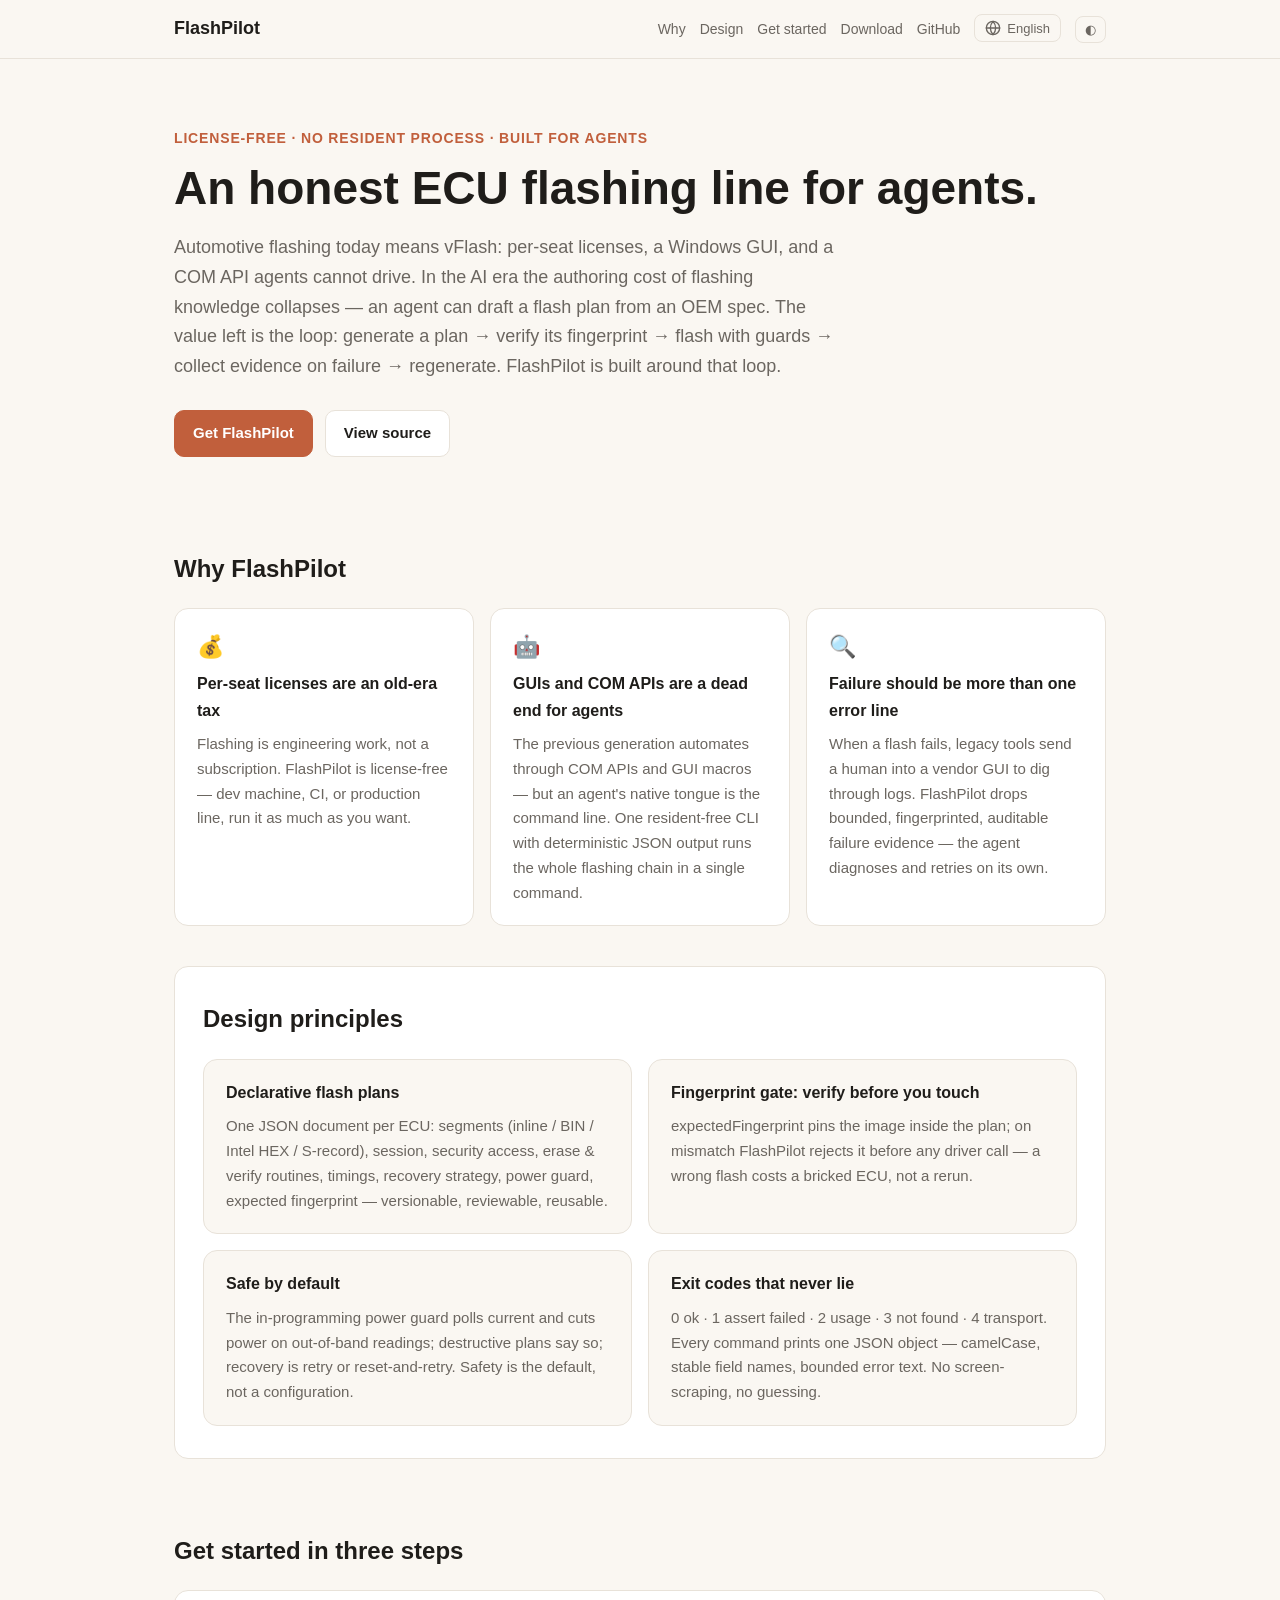
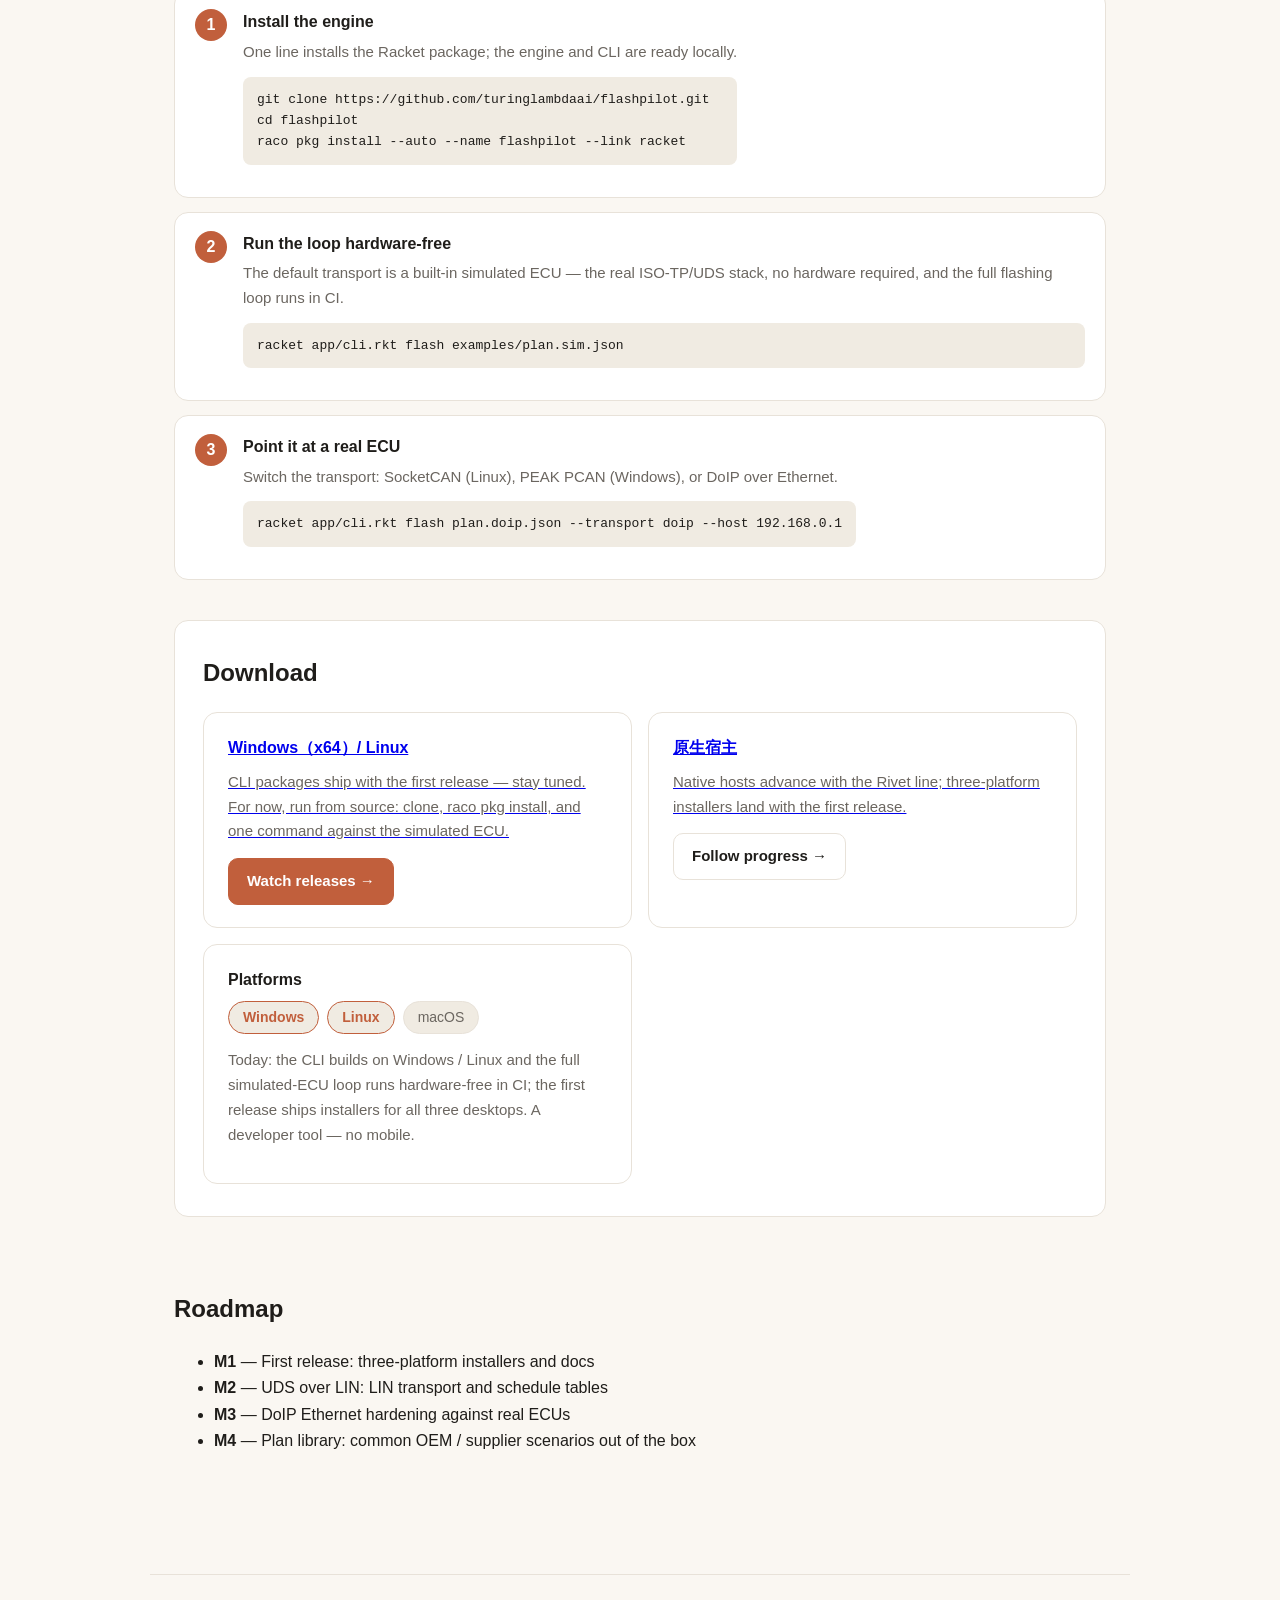
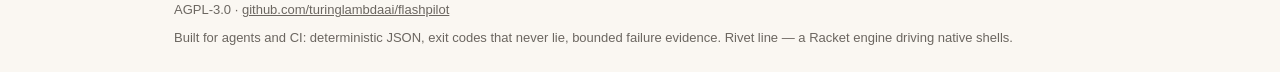
==== site/index.html @ 1dbdc7d3 "site: flashpilot.jrtx.site product homepage (bilingual, family style) + Pages workflow" ====
<!DOCTYPE html>
<html lang="zh">
<head>
<meta charset="utf-8">
<meta name="viewport" content="width=device-width, initial-scale=1">
<title>FlashPilot — Agent 原生的 ECU 刷写</title>
<meta name="description" content="FlashPilot：免授权费的 vFlash 替代品。声明式烧录计划、UDS over CAN（ISO-TP）/DoIP/LIN、确定性 JSON、永不撒谎的退出码、有界失败证据，为编码 agent 与 CI 而生。Rivet 线——Racket 引擎驱动原生壳。">
<link rel="stylesheet" href="styles.css">
<script>
  (function () {
    var t = localStorage.getItem('flashpilot-theme');
    if (!t) t = matchMedia('(prefers-color-scheme: dark)').matches ? 'dark' : 'light';
    document.documentElement.dataset.theme = t;
    var l = localStorage.getItem('flashpilot-lang');
    if (!l) l = (navigator.language || 'zh').toLowerCase().startsWith('zh') ? 'zh' : 'en';
    document.documentElement.lang = l === 'zh' ? 'zh-CN' : 'en';
  })();
</script>
</head>
<body>
<header class="nav">
  <div class="nav-inner">
    <a class="brand" href="#">FlashPilot</a>
    <nav class="nav-links">
      <a href="#why" data-i18n="nav.why">为什么需要</a>
      <a href="#design" data-i18n="nav.design">设计原则</a>
      <a href="#start" data-i18n="nav.start">三步开始</a>
      <a href="#download" data-i18n="nav.download">下载</a>
      <a href="https://github.com/turinglambdaai/flashpilot" data-i18n="nav.github">GitHub</a>
      <div class="lang-dropdown-wrapper">
        <button class="lang-btn" type="button" aria-label="Switch language">
          <svg width="16" height="16" viewBox="0 0 24 24" fill="none" stroke="currentColor" stroke-width="2" stroke-linecap="round" stroke-linejoin="round"><circle cx="12" cy="12" r="10"></circle><line x1="2" y1="12" x2="22" y2="12"></line><path d="M12 2a15.3 15.3 0 0 1 4 10 15.3 15.3 0 0 1-4 10 15.3 15.3 0 0 1-4-10 15.3 15.3 0 0 1 4-10z"></path></svg>
          <span id="current-lang-label">English</span>
        </button>
        <ul class="lang-menu">
          <li onclick="setLanguage('en')">English</li>
          <li onclick="setLanguage('zh')">简体中文</li>
        </ul>
      </div>
      <button class="theme-btn" id="theme-btn" aria-label="Toggle theme">◐</button>
    </nav>
  </div>
</header>

<main>
  <section class="hero">
    <p class="kicker" data-i18n="kicker">免授权费 · 无常驻进程 · 为 agent 而生</p>
    <h1 data-i18n="hero-title">给 agent 一条诚实的 ECU 烧录线。</h1>
    <p class="lede" data-i18n="hero-lede">
      汽车刷写的现状是 vFlash：按席位收费、Windows GUI、agent 开不动的
      COM API。AI 时代，烧录知识的编写成本坍塌了——agent 能照着 OEM
      规格书起草烧录计划，剩下的价值在闭环：生成计划 → 校验指纹 → 带
      保护地烧录 → 收集失败证据 → 重新生成。FlashPilot 就是为这个闭环而生。
    </p>
    <div class="cta">
      <a class="btn btn-primary" href="#download" data-i18n="hero.get">获取 FlashPilot</a>
      <a class="btn btn-secondary" href="https://github.com/turinglambdaai/flashpilot" data-i18n="hero.source">查看源码</a>
    </div>
  </section>

  <section id="why" class="section">
    <h2 data-i18n="why-title">为什么做 FlashPilot</h2>
    <div class="grid three">
      <div class="card">
        <div class="card-icon">💰</div>
        <h3 data-i18n="w1-title">授权费是旧时代的税</h3>
        <p data-i18n="w1-body">刷写是工程活，不该按席位订阅。FlashPilot 免授权费，从开发机到 CI 到产线，想跑多少跑多少。</p>
      </div>
      <div class="card">
        <div class="card-icon">🤖</div>
        <h3 data-i18n="w2-title">GUI 和 COM API，agent 开不动</h3>
        <p data-i18n="w2-body">上一代工具的自动化入口是 COM API 和 GUI 宏——agent 的母语是命令行。无常驻进程的 CLI、确定性 JSON 输出，一条命令跑完整条烧录链。</p>
      </div>
      <div class="card">
        <div class="card-icon">🔍</div>
        <h3 data-i18n="w3-title">失败不该是一句报错</h3>
        <p data-i18n="w3-body">刷写失败时，传统工具让人开厂商工具翻日志。FlashPilot 落下有界、带指纹、可审计的失败证据，agent 自己诊断、自己重试，不用人插手。</p>
      </div>
    </div>
  </section>

  <section id="design" class="section alt">
    <h2 data-i18n="design-title">设计原则</h2>
    <div class="grid two">
      <div class="card">
        <h3 data-i18n="p1-title">声明式烧录计划</h3>
        <p data-i18n="p1-body">一份 JSON 描述一个 ECU：段（内联 / BIN / Intel HEX / S-record）、会话、安全访问、擦写校验例程、时序、恢复策略、电源守卫、期望指纹——可版本化、可评审、可复用。</p>
      </div>
      <div class="card">
        <h3 data-i18n="p2-title">指纹门禁，先验证后动手</h3>
        <p data-i18n="p2-body">expectedFingerprint 把镜像钉死在计划里；指纹不对，在任何驱动调用之前就拒绝——刷错的成本是一次变砖，不是一次重跑。</p>
      </div>
      <div class="card">
        <h3 data-i18n="p3-title">安全默认</h3>
        <p data-i18n="p3-body">编程电源守卫轮询电流，越界即断电中止；破坏性计划明说；失败恢复 retry / resetAndRetry 二选一。默认就是安全的，而不是配置出来的。</p>
      </div>
      <div class="card">
        <h3 data-i18n="p4-title">退出码永不撒谎</h3>
        <p data-i18n="p4-body">0 成功 · 1 断言失败 · 2 用法错误 · 3 未找到 · 4 传输错误；每条命令打印一个 JSON 对象——camelCase、字段名稳定、错误文本有界，不用抓屏去猜。</p>
      </div>
    </div>
  </section>

  <section id="start" class="section">
    <h2 data-i18n="start-title">三步开始</h2>
    <div class="steps">
      <div class="step">
        <div class="step-num">1</div>
        <div>
          <h3 data-i18n="s1-title">装上引擎</h3>
          <p data-i18n="s1-body">Racket 包一行装好，引擎与 CLI 即在本地可用。</p>
          <div class="code">git clone https://github.com/turinglambdaai/flashpilot.git
cd flashpilot
raco pkg install --auto --name flashpilot --link racket</div>
        </div>
      </div>
      <div class="step">
        <div class="step-num">2</div>
        <div>
          <h3 data-i18n="s2-title">内置模拟 ECU 空跑闭环</h3>
          <p data-i18n="s2-body">默认传输是内置模拟 ECU——真实的 ISO-TP/UDS 栈，全程无需硬件，CI 里也能跑完整烧录闭环。</p>
          <div class="code">racket app/cli.rkt flash examples/plan.sim.json</div>
        </div>
      </div>
      <div class="step">
        <div class="step-num">3</div>
        <div>
          <h3 data-i18n="s3-title">换上真车</h3>
          <p data-i18n="s3-body">改传输参数指向真实 ECU：SocketCAN（Linux）、PEAK PCAN（Windows）或 DoIP 以太网。</p>
          <div class="code">racket app/cli.rkt flash plan.doip.json --transport doip --host 192.168.0.1</div>
        </div>
      </div>
    </div>
  </section>

  <section id="download" class="section alt">
    <h2 data-i18n="download-title">下载</h2>
    <div class="dl-grid">
      <a class="dl-card" href="https://github.com/turinglambdaai/flashpilot/releases">
        <h3>Windows（x64）/ Linux</h3>
        <p data-i18n="dl-cli">CLI 安装包随首个发布交付，敬请期待。当前可从源码运行：clone 仓库、raco pkg install，一条命令空跑模拟 ECU。</p>
        <span class="btn btn-primary" data-i18n="dl-watch">关注发布 →</span>
      </a>
      <a class="dl-card" href="https://github.com/turinglambdaai/flashpilot">
        <h3>原生宿主</h3>
        <p data-i18n="dl-host">原生壳随 Rivet 线推进，三平台安装包随首个发布一起交付。</p>
        <span class="btn btn-secondary" data-i18n="dl-progress">了解进展 →</span>
      </a>
      <div class="dl-card">
        <h3 data-i18n="dl-platforms-title">平台</h3>
        <p class="platform-row">
          <span class="chip ok">Windows</span>
          <span class="chip ok">Linux</span>
          <span class="chip">macOS</span>
        </p>
        <p class="muted" data-i18n="dl-platforms-body">
          现状：CLI 在 Windows / Linux 构建，模拟 ECU 全链路在 CI 硬件无关跑通；首个发布交付三平台安装包。这是开发者工具，不做移动端。
        </p>
      </div>
    </div>
  </section>

  <section class="section">
    <h2 data-i18n="roadmap-title">路线图</h2>
    <ul>
      <li><strong>M1</strong> — <span data-i18n="rm1">首个发布：三平台安装包与文档</span></li>
      <li><strong>M2</strong> — <span data-i18n="rm2">UDS over LIN：LIN 传输与调度表</span></li>
      <li><strong>M3</strong> — <span data-i18n="rm3">DoIP 以太网对真实 ECU 加固</span></li>
      <li><strong>M4</strong> — <span data-i18n="rm4">烧录计划库：常见 OEM / 供应商场景开箱即用</span></li>
    </ul>
  </section>
</main>

<footer>
  <span>AGPL-3.0 · <a href="https://github.com/turinglambdaai/flashpilot">github.com/turinglambdaai/flashpilot</a></span>
  <span data-i18n="footer-note">为 agent 与 CI 而生：确定性 JSON、稳定退出码、有界失败证据。Rivet 线——Racket 引擎驱动原生壳。</span>
</footer>

<script>
(function () {
  var I18N = {
    en: {
      'nav.why': 'Why', 'nav.design': 'Design', 'nav.start': 'Get started',
      'nav.download': 'Download', 'nav.github': 'GitHub',
      'kicker': 'license-free · no resident process · built for agents',
      'hero-title': 'An honest ECU flashing line for agents.',
      'hero-lede': "Automotive flashing today means vFlash: per-seat licenses, a Windows GUI, and a COM API agents cannot drive. In the AI era the authoring cost of flashing knowledge collapses — an agent can draft a flash plan from an OEM spec. The value left is the loop: generate a plan → verify its fingerprint → flash with guards → collect evidence on failure → regenerate. FlashPilot is built around that loop.",
      'hero.get': 'Get FlashPilot', 'hero.source': 'View source',
      'why-title': 'Why FlashPilot',
      'w1-title': 'Per-seat licenses are an old-era tax',
      'w1-body': 'Flashing is engineering work, not a subscription. FlashPilot is license-free — dev machine, CI, or production line, run it as much as you want.',
      'w2-title': 'GUIs and COM APIs are a dead end for agents',
      'w2-body': "The previous generation automates through COM APIs and GUI macros — but an agent's native tongue is the command line. One resident-free CLI with deterministic JSON output runs the whole flashing chain in a single command.",
      'w3-title': 'Failure should be more than one error line',
      'w3-body': 'When a flash fails, legacy tools send a human into a vendor GUI to dig through logs. FlashPilot drops bounded, fingerprinted, auditable failure evidence — the agent diagnoses and retries on its own.',
      'design-title': 'Design principles',
      'p1-title': 'Declarative flash plans',
      'p1-body': 'One JSON document per ECU: segments (inline / BIN / Intel HEX / S-record), session, security access, erase & verify routines, timings, recovery strategy, power guard, expected fingerprint — versionable, reviewable, reusable.',
      'p2-title': 'Fingerprint gate: verify before you touch',
      'p2-body': 'expectedFingerprint pins the image inside the plan; on mismatch FlashPilot rejects it before any driver call — a wrong flash costs a bricked ECU, not a rerun.',
      'p3-title': 'Safe by default',
      'p3-body': 'The in-programming power guard polls current and cuts power on out-of-band readings; destructive plans say so; recovery is retry or reset-and-retry. Safety is the default, not a configuration.',
      'p4-title': 'Exit codes that never lie',
      'p4-body': '0 ok · 1 assert failed · 2 usage · 3 not found · 4 transport. Every command prints one JSON object — camelCase, stable field names, bounded error text. No screen-scraping, no guessing.',
      'start-title': 'Get started in three steps',
      's1-title': 'Install the engine',
      's1-body': 'One line installs the Racket package; the engine and CLI are ready locally.',
      's2-title': 'Run the loop hardware-free',
      's2-body': 'The default transport is a built-in simulated ECU — the real ISO-TP/UDS stack, no hardware required, and the full flashing loop runs in CI.',
      's3-title': 'Point it at a real ECU',
      's3-body': 'Switch the transport: SocketCAN (Linux), PEAK PCAN (Windows), or DoIP over Ethernet.',
      'download-title': 'Download',
      'dl-cli': 'CLI packages ship with the first release — stay tuned. For now, run from source: clone, raco pkg install, and one command against the simulated ECU.',
      'dl-host': 'Native hosts advance with the Rivet line; three-platform installers land with the first release.',
      'dl-watch': 'Watch releases →', 'dl-progress': 'Follow progress →',
      'dl-platforms-title': 'Platforms',
      'dl-platforms-body': 'Today: the CLI builds on Windows / Linux and the full simulated-ECU loop runs hardware-free in CI; the first release ships installers for all three desktops. A developer tool — no mobile.',
      'roadmap-title': 'Roadmap',
      'rm1': 'First release: three-platform installers and docs',
      'rm2': 'UDS over LIN: LIN transport and schedule tables',
      'rm3': 'DoIP Ethernet hardening against real ECUs',
      'rm4': 'Plan library: common OEM / supplier scenarios out of the box',
      'footer-note': 'Built for agents and CI: deterministic JSON, exit codes that never lie, bounded failure evidence. Rivet line — a Racket engine driving native shells.'
    },
    zh: {
      'nav.why': '为什么需要', 'nav.design': '设计原则', 'nav.start': '三步开始',
      'nav.download': '下载', 'nav.github': 'GitHub',
      'kicker': '免授权费 · 无常驻进程 · 为 agent 而生',
      'hero-title': '给 agent 一条诚实的 ECU 烧录线。',
      'hero-lede': '汽车刷写的现状是 vFlash：按席位收费、Windows GUI、agent 开不动的 COM API。AI 时代，烧录知识的编写成本坍塌了——agent 能照着 OEM 规格书起草烧录计划，剩下的价值在闭环：生成计划 → 校验指纹 → 带保护地烧录 → 收集失败证据 → 重新生成。FlashPilot 就是为这个闭环而生。',
      'hero.get': '获取 FlashPilot', 'hero.source': '查看源码',
      'why-title': '为什么做 FlashPilot',
      'w1-title': '授权费是旧时代的税',
      'w1-body': '刷写是工程活，不该按席位订阅。FlashPilot 免授权费，从开发机到 CI 到产线，想跑多少跑多少。',
      'w2-title': 'GUI 和 COM API，agent 开不动',
      'w2-body': '上一代工具的自动化入口是 COM API 和 GUI 宏——agent 的母语是命令行。无常驻进程的 CLI、确定性 JSON 输出，一条命令跑完整条烧录链。',
      'w3-title': '失败不该是一句报错',
      'w3-body': '刷写失败时，传统工具让人开厂商工具翻日志。FlashPilot 落下有界、带指纹、可审计的失败证据，agent 自己诊断、自己重试，不用人插手。',
      'design-title': '设计原则',
      'p1-title': '声明式烧录计划',
      'p1-body': '一份 JSON 描述一个 ECU：段（内联 / BIN / Intel HEX / S-record）、会话、安全访问、擦写校验例程、时序、恢复策略、电源守卫、期望指纹——可版本化、可评审、可复用。',
      'p2-title': '指纹门禁，先验证后动手',
      'p2-body': 'expectedFingerprint 把镜像钉死在计划里；指纹不对，在任何驱动调用之前就拒绝——刷错的成本是一次变砖，不是一次重跑。',
      'p3-title': '安全默认',
      'p3-body': '编程电源守卫轮询电流，越界即断电中止；破坏性计划明说；失败恢复 retry / resetAndRetry 二选一。默认就是安全的，而不是配置出来的。',
      'p4-title': '退出码永不撒谎',
      'p4-body': '0 成功 · 1 断言失败 · 2 用法错误 · 3 未找到 · 4 传输错误；每条命令打印一个 JSON 对象——camelCase、字段名稳定、错误文本有界，不用抓屏去猜。',
      'start-title': '三步开始',
      's1-title': '装上引擎',
      's1-body': 'Racket 包一行装好，引擎与 CLI 即在本地可用。',
      's2-title': '内置模拟 ECU 空跑闭环',
      's2-body': '默认传输是内置模拟 ECU——真实的 ISO-TP/UDS 栈，全程无需硬件，CI 里也能跑完整烧录闭环。',
      's3-title': '换上真车',
      's3-body': '改传输参数指向真实 ECU：SocketCAN（Linux）、PEAK PCAN（Windows）或 DoIP 以太网。',
      'download-title': '下载',
      'dl-cli': 'CLI 安装包随首个发布交付，敬请期待。当前可从源码运行：clone 仓库、raco pkg install，一条命令空跑模拟 ECU。',
      'dl-host': '原生壳随 Rivet 线推进，三平台安装包随首个发布一起交付。',
      'dl-watch': '关注发布 →', 'dl-progress': '了解进展 →',
      'dl-platforms-title': '平台',
      'dl-platforms-body': '现状：CLI 在 Windows / Linux 构建，模拟 ECU 全链路在 CI 硬件无关跑通；首个发布交付三平台安装包。这是开发者工具，不做移动端。',
      'roadmap-title': '路线图',
      'rm1': '首个发布：三平台安装包与文档',
      'rm2': 'UDS over LIN：LIN 传输与调度表',
      'rm3': 'DoIP 以太网对真实 ECU 加固',
      'rm4': '烧录计划库：常见 OEM / 供应商场景开箱即用',
      'footer-note': '为 agent 与 CI 而生：确定性 JSON、稳定退出码、有界失败证据。Rivet 线——Racket 引擎驱动原生壳。'
    }
  };

  function setLang(lang) {
    document.documentElement.lang = lang === 'zh' ? 'zh-CN' : 'en';
    var dict = I18N[lang];
    document.querySelectorAll('[data-i18n]').forEach(function (el) {
      var key = el.getAttribute('data-i18n');
      if (dict[key]) el.textContent = dict[key];
    });
    document.getElementById('current-lang-label').textContent = lang === 'zh' ? '简体中文' : 'English';
    localStorage.setItem('flashpilot-lang', lang);
  }

  window.setLanguage = setLang;

  document.querySelector('.lang-btn').addEventListener('click', function () {
    var menu = document.querySelector('.lang-menu');
    menu.classList.toggle('open');
  });

  document.getElementById('theme-btn').addEventListener('click', function () {
    var next = document.documentElement.dataset.theme === 'dark' ? 'light' : 'dark';
    document.documentElement.dataset.theme = next;
    localStorage.setItem('flashpilot-theme', next);
  });

  setLang(document.documentElement.lang === 'zh-CN' ? 'zh' : 'en');
})();
</script>
</body>
</html>
---- site/styles.css ----
/* FlashPilot product site — shared warm palette aligned with the product
   line (payback/taskly values), light & dark, zero dependencies. */
:root {
  --bg: #faf7f2;
  --surface: #ffffff;
  --ink: #1f1d1a;
  --muted: #6b6660;
  --line: #e8e2d9;
  --accent: #c15f3c;
  --accent-soft: #f7e5dd;
  --accent-ink: #ffffff;
  --chip-bg: #f0ebe2;
  --radius: 14px;
}
:root[data-theme="dark"] {
  --bg: #1b1a18;
  --surface: #24221f;
  --ink: #ece9e2;
  --muted: #a6a099;
  --line: #35322d;
  --accent: #d08a6e;
  --accent-soft: #3a2d27;
  --accent-ink: #1b1a18;
  --chip-bg: #2e2b27;
}

* { box-sizing: border-box; }
html { scroll-behavior: smooth; }
body {
  margin: 0;
  background: var(--bg);
  color: var(--ink);
  font: 16px/1.65 ui-sans-serif, -apple-system, "PingFang SC", "Segoe UI", sans-serif;
  -webkit-font-smoothing: antialiased;
}
main { max-width: 980px; margin: 0 auto; padding: 0 24px 64px; }

/* ---- nav ---- */
.nav { border-bottom: 1px solid var(--line); background: var(--bg); }
.nav-inner {
  max-width: 980px;
  margin: 0 auto;
  padding: 14px 24px;
  display: flex;
  justify-content: space-between;
  align-items: center;
  gap: 12px;
}
.brand { font-weight: 700; font-size: 18px; color: var(--ink); text-decoration: none; }
.nav-links { display: flex; align-items: center; gap: 14px; flex-wrap: wrap; }
.nav-links a { color: var(--muted); text-decoration: none; font-size: 14px; }
.nav-links a:hover { color: var(--accent); }

.lang-dropdown-wrapper { position: relative; }
.lang-btn {
  display: inline-flex;
  align-items: center;
  gap: 6px;
  border: 1px solid var(--line);
  background: transparent;
  color: var(--muted);
  border-radius: 8px;
  padding: 5px 10px;
  font-size: 13px;
  cursor: pointer;
}
.lang-menu {
  display: none;
  position: absolute;
  right: 0;
  margin: 6px 0 0;
  padding: 4px;
  list-style: none;
  background: var(--surface);
  border: 1px solid var(--line);
  border-radius: 10px;
  box-shadow: 0 6px 20px rgba(0,0,0,.08);
  z-index: 5;
}
.lang-menu.open { display: block; }
.lang-menu li { padding: 6px 14px; font-size: 13px; cursor: pointer; white-space: nowrap; }
.lang-menu li:hover { background: var(--chip-bg); }

.theme-btn {
  border: 1px solid var(--line);
  background: transparent;
  color: var(--muted);
  border-radius: 8px;
  padding: 5px 9px;
  font-size: 13px;
  cursor: pointer;
}
.theme-btn:hover { background: var(--chip-bg); }

/* ---- hero ---- */
.hero { padding: 68px 0 52px; }
.kicker {
  color: var(--accent);
  font-weight: 600;
  font-size: 14px;
  letter-spacing: .06em;
  text-transform: uppercase;
  margin: 0 0 12px;
}
h1 { font-size: clamp(32px, 5vw, 46px); line-height: 1.15; margin: 0 0 18px; }
.lede { max-width: 660px; font-size: 18px; color: var(--muted); margin: 0 0 28px; }
.cta { display: flex; gap: 12px; flex-wrap: wrap; }

.btn {
  border-radius: 10px;
  padding: 10px 18px;
  font-size: 15px;
  font-weight: 600;
  text-decoration: none;
  display: inline-flex;
  align-items: center;
  gap: 8px;
}
.btn-primary { background: var(--accent); color: var(--accent-ink); border: 1px solid var(--accent); }
.btn-primary:hover { filter: brightness(1.06); }
.btn-secondary { border: 1px solid var(--line); color: var(--ink); background: var(--surface); }
.btn-secondary:hover { background: var(--chip-bg); }

/* ---- sections & cards ---- */
.section { padding: 40px 0 8px; }
.section.alt { background: var(--surface); border: 1px solid var(--line); border-radius: var(--radius); padding: 32px 28px; margin: 32px 0; }
.section h2 { font-size: 24px; margin: 0 0 20px; }
.grid { display: grid; gap: 16px; }
.three { grid-template-columns: repeat(auto-fit, minmax(260px, 1fr)); }
.two { grid-template-columns: repeat(auto-fit, minmax(300px, 1fr)); }

.card {
  background: var(--surface);
  border: 1px solid var(--line);
  border-radius: var(--radius);
  padding: 20px 22px;
}
.section.alt .card { background: var(--bg); }
.card-icon { font-size: 22px; margin-bottom: 6px; }
.card h3 { margin: 0 0 8px; font-size: 16px; }
.card p { margin: 0; color: var(--muted); font-size: 15px; }

/* ---- steps ---- */
.steps { display: grid; gap: 14px; }
.step {
  display: flex;
  gap: 16px;
  align-items: flex-start;
  background: var(--surface);
  border: 1px solid var(--line);
  border-radius: var(--radius);
  padding: 18px 20px;
}
.step-num {
  flex: none;
  width: 32px;
  height: 32px;
  border-radius: 50%;
  background: var(--accent);
  color: var(--accent-ink);
  font-weight: 700;
  display: flex;
  align-items: center;
  justify-content: center;
}
.step h3 { margin: 0 0 4px; font-size: 16px; }
.step p { margin: 0 0 12px; color: var(--muted); font-size: 15px; }

/* ---- download ---- */
.dl-grid { display: grid; gap: 16px; grid-template-columns: repeat(auto-fit, minmax(300px, 1fr)); }
.dl-card {
  background: var(--surface);
  border: 1px solid var(--line);
  border-radius: var(--radius);
  padding: 22px 24px;
}
.dl-card h3 { margin: 0 0 8px; font-size: 16px; }
.dl-card p { margin: 0 0 14px; color: var(--muted); font-size: 15px; }
.code {
  background: var(--chip-bg);
  border-radius: 8px;
  padding: 12px 14px;
  font-family: ui-monospace, "SF Mono", Menlo, monospace;
  font-size: 13px;
  overflow-x: auto;
  white-space: pre;
  margin-bottom: 14px;
}
code {
  background: var(--chip-bg);
  border-radius: 4px;
  padding: 1px 5px;
  font-size: 0.9em;
}

.platform-row { display: flex; gap: 8px; flex-wrap: wrap; margin: 0 0 12px; }
.chip {
  border: 1px solid var(--line);
  background: var(--chip-bg);
  border-radius: 999px;
  padding: 4px 14px;
  font-size: 14px;
}
.chip.ok { border-color: var(--accent); color: var(--accent); font-weight: 600; }
.muted { color: var(--muted); }

.prose ul { padding-left: 20px; }
.prose li { margin: 6px 0; color: var(--muted); }
.prose li strong { color: var(--ink); }

footer {
  max-width: 980px;
  margin: 32px auto 0;
  padding: 24px;
  border-top: 1px solid var(--line);
  display: flex;
  flex-direction: column;
  gap: 6px;
  color: var(--muted);
  font-size: 13px;
}
footer a { color: inherit; }

@media (max-width: 640px) {
  .nav-inner { flex-direction: column; align-items: flex-start; }
  .hero { padding: 44px 0 36px; }
}
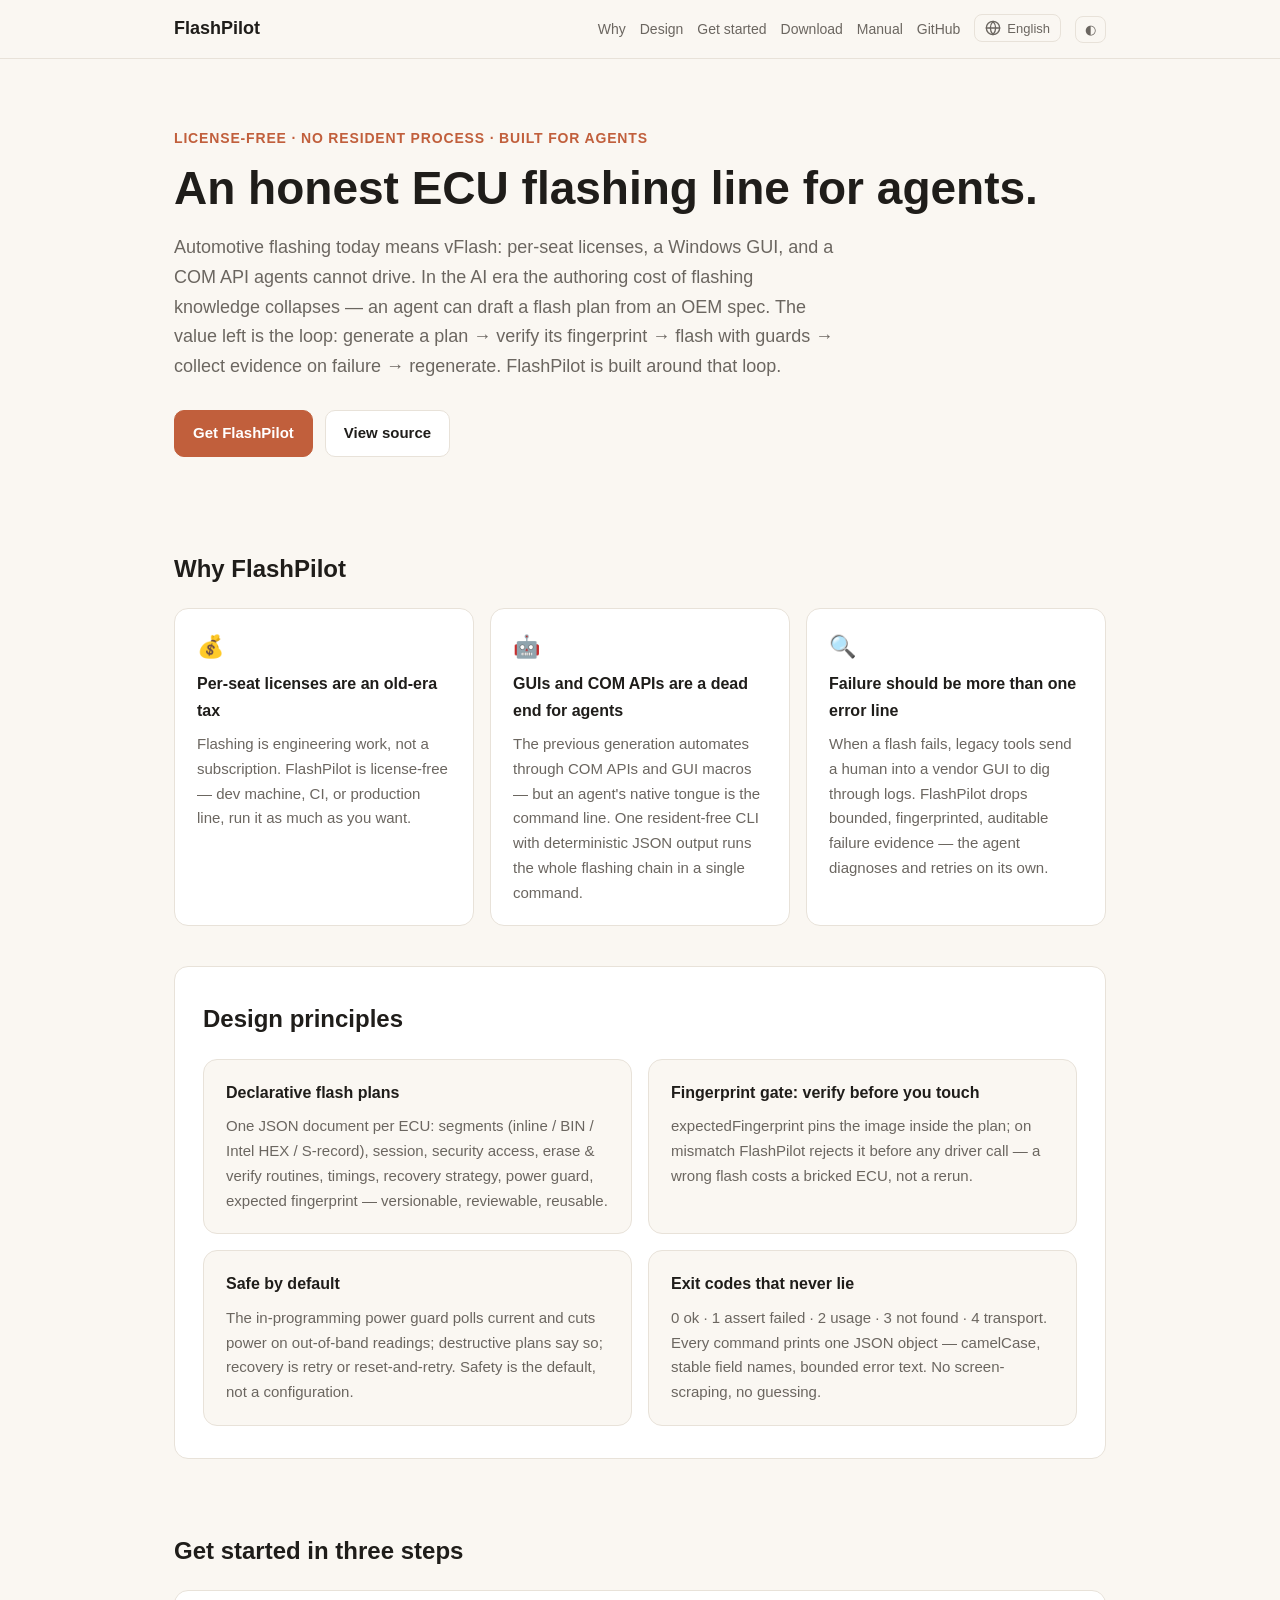
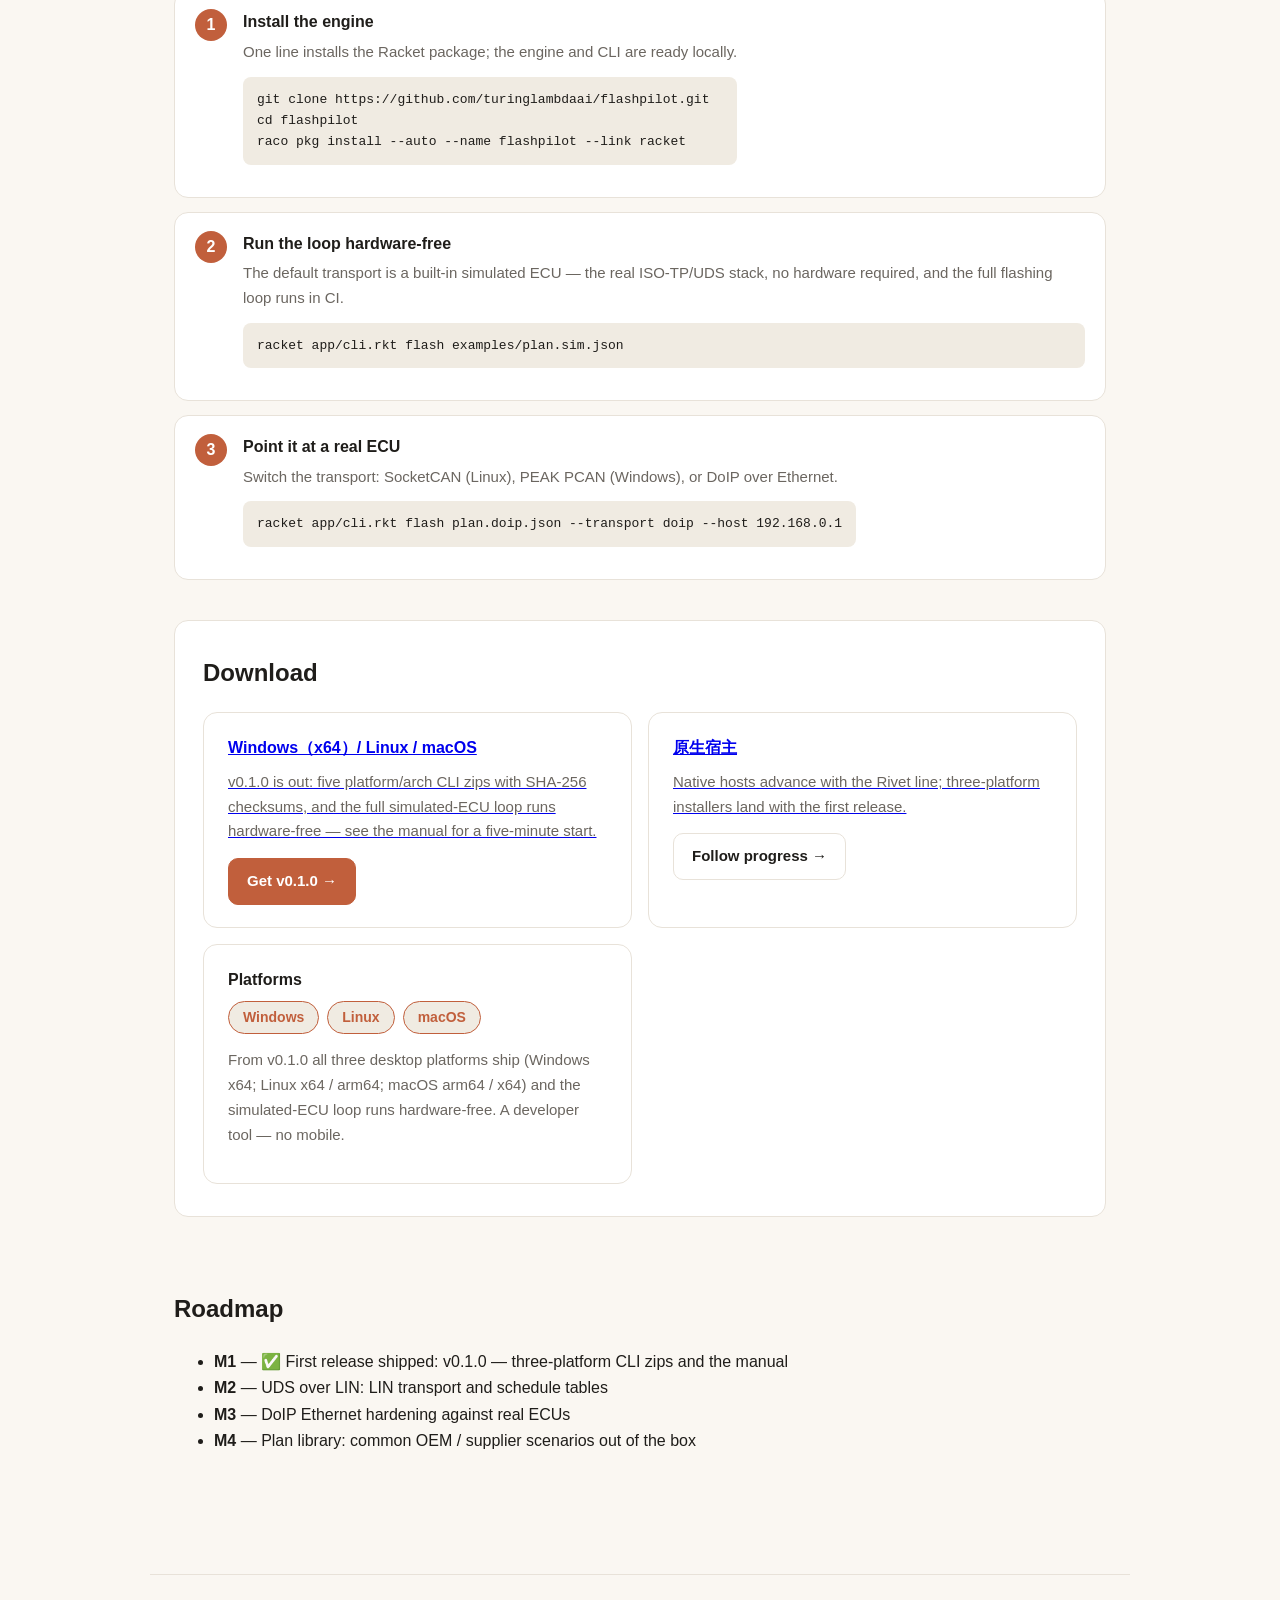
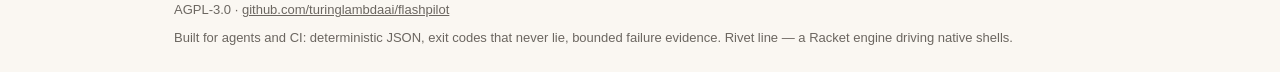
==== commit 68a354b8: "release: v0.1.0 — tagged CLI builds, stable channel, bilingual user guide - CHANGELOG.md: the 0.1.0 " ====
--- a/site/index.html
+++ b/site/index.html
@@ -26,6 +26,7 @@
       <a href="#design" data-i18n="nav.design">设计原则</a>
       <a href="#start" data-i18n="nav.start">三步开始</a>
       <a href="#download" data-i18n="nav.download">下载</a>
+      <a href="guide.html" data-i18n="nav.guide">手册</a>
       <a href="https://github.com/turinglambdaai/flashpilot" data-i18n="nav.github">GitHub</a>
       <div class="lang-dropdown-wrapper">
         <button class="lang-btn" type="button" aria-label="Switch language">
@@ -136,10 +137,10 @@
   <section id="download" class="section alt">
     <h2 data-i18n="download-title">下载</h2>
     <div class="dl-grid">
-      <a class="dl-card" href="https://github.com/turinglambdaai/flashpilot/releases">
-        <h3>Windows（x64）/ Linux</h3>
-        <p data-i18n="dl-cli">CLI 安装包随首个发布交付，敬请期待。当前可从源码运行：clone 仓库、raco pkg install，一条命令空跑模拟 ECU。</p>
-        <span class="btn btn-primary" data-i18n="dl-watch">关注发布 →</span>
+      <a class="dl-card" href="https://github.com/turinglambdaai/flashpilot/releases/latest">
+        <h3>Windows（x64）/ Linux / macOS</h3>
+        <p data-i18n="dl-cli">v0.1.0 已发布：五个平台架构的 CLI zip + SHA-256 校验，免硬件跑通模拟 ECU 全闭环——五分钟上手见手册。</p>
+        <span class="btn btn-primary" data-i18n="dl-watch">前往下载 →</span>
       </a>
       <a class="dl-card" href="https://github.com/turinglambdaai/flashpilot">
         <h3>原生宿主</h3>
@@ -151,10 +152,10 @@
         <p class="platform-row">
           <span class="chip ok">Windows</span>
           <span class="chip ok">Linux</span>
-          <span class="chip">macOS</span>
+          <span class="chip ok">macOS</span>
         </p>
         <p class="muted" data-i18n="dl-platforms-body">
-          现状：CLI 在 Windows / Linux 构建，模拟 ECU 全链路在 CI 硬件无关跑通；首个发布交付三平台安装包。这是开发者工具，不做移动端。
+          v0.1.0 起三平台 CLI 均已发布（Windows x64；Linux x64 / arm64；macOS arm64 / x64），模拟 ECU 全链路免硬件可跑。这是开发者工具，不做移动端。
         </p>
       </div>
     </div>
@@ -163,7 +164,7 @@
   <section class="section">
     <h2 data-i18n="roadmap-title">路线图</h2>
     <ul>
-      <li><strong>M1</strong> — <span data-i18n="rm1">首个发布：三平台安装包与文档</span></li>
+      <li><strong>M1</strong> — <span data-i18n="rm1">✅ 首个发布 v0.1.0 已交付：三平台 CLI zip 与手册</span></li>
       <li><strong>M2</strong> — <span data-i18n="rm2">UDS over LIN：LIN 传输与调度表</span></li>
       <li><strong>M3</strong> — <span data-i18n="rm3">DoIP 以太网对真实 ECU 加固</span></li>
       <li><strong>M4</strong> — <span data-i18n="rm4">烧录计划库：常见 OEM / 供应商场景开箱即用</span></li>
@@ -181,7 +182,7 @@
   var I18N = {
     en: {
       'nav.why': 'Why', 'nav.design': 'Design', 'nav.start': 'Get started',
-      'nav.download': 'Download', 'nav.github': 'GitHub',
+      'nav.download': 'Download', 'nav.guide': 'Manual', 'nav.github': 'GitHub',
       'kicker': 'license-free · no resident process · built for agents',
       'hero-title': 'An honest ECU flashing line for agents.',
       'hero-lede': "Automotive flashing today means vFlash: per-seat licenses, a Windows GUI, and a COM API agents cannot drive. In the AI era the authoring cost of flashing knowledge collapses — an agent can draft a flash plan from an OEM spec. The value left is the loop: generate a plan → verify its fingerprint → flash with guards → collect evidence on failure → regenerate. FlashPilot is built around that loop.",
@@ -210,13 +211,13 @@
       's3-title': 'Point it at a real ECU',
       's3-body': 'Switch the transport: SocketCAN (Linux), PEAK PCAN (Windows), or DoIP over Ethernet.',
       'download-title': 'Download',
-      'dl-cli': 'CLI packages ship with the first release — stay tuned. For now, run from source: clone, raco pkg install, and one command against the simulated ECU.',
+      'dl-cli': 'v0.1.0 is out: five platform/arch CLI zips with SHA-256 checksums, and the full simulated-ECU loop runs hardware-free — see the manual for a five-minute start.',
       'dl-host': 'Native hosts advance with the Rivet line; three-platform installers land with the first release.',
-      'dl-watch': 'Watch releases →', 'dl-progress': 'Follow progress →',
+      'dl-watch': 'Get v0.1.0 →', 'dl-progress': 'Follow progress →',
       'dl-platforms-title': 'Platforms',
-      'dl-platforms-body': 'Today: the CLI builds on Windows / Linux and the full simulated-ECU loop runs hardware-free in CI; the first release ships installers for all three desktops. A developer tool — no mobile.',
+      'dl-platforms-body': 'From v0.1.0 all three desktop platforms ship (Windows x64; Linux x64 / arm64; macOS arm64 / x64) and the simulated-ECU loop runs hardware-free. A developer tool — no mobile.',
       'roadmap-title': 'Roadmap',
-      'rm1': 'First release: three-platform installers and docs',
+      'rm1': '✅ First release shipped: v0.1.0 — three-platform CLI zips and the manual',
       'rm2': 'UDS over LIN: LIN transport and schedule tables',
       'rm3': 'DoIP Ethernet hardening against real ECUs',
       'rm4': 'Plan library: common OEM / supplier scenarios out of the box',
@@ -224,7 +225,7 @@
     },
     zh: {
       'nav.why': '为什么需要', 'nav.design': '设计原则', 'nav.start': '三步开始',
-      'nav.download': '下载', 'nav.github': 'GitHub',
+      'nav.download': '下载', 'nav.guide': '手册', 'nav.github': 'GitHub',
       'kicker': '免授权费 · 无常驻进程 · 为 agent 而生',
       'hero-title': '给 agent 一条诚实的 ECU 烧录线。',
       'hero-lede': '汽车刷写的现状是 vFlash：按席位收费、Windows GUI、agent 开不动的 COM API。AI 时代，烧录知识的编写成本坍塌了——agent 能照着 OEM 规格书起草烧录计划，剩下的价值在闭环：生成计划 → 校验指纹 → 带保护地烧录 → 收集失败证据 → 重新生成。FlashPilot 就是为这个闭环而生。',
@@ -253,13 +254,13 @@
       's3-title': '换上真车',
       's3-body': '改传输参数指向真实 ECU：SocketCAN（Linux）、PEAK PCAN（Windows）或 DoIP 以太网。',
       'download-title': '下载',
-      'dl-cli': 'CLI 安装包随首个发布交付，敬请期待。当前可从源码运行：clone 仓库、raco pkg install，一条命令空跑模拟 ECU。',
+      'dl-cli': 'v0.1.0 已发布：五个平台架构的 CLI zip + SHA-256 校验，免硬件跑通模拟 ECU 全闭环——五分钟上手见手册。',
       'dl-host': '原生壳随 Rivet 线推进，三平台安装包随首个发布一起交付。',
-      'dl-watch': '关注发布 →', 'dl-progress': '了解进展 →',
+      'dl-watch': '前往下载 →', 'dl-progress': '了解进展 →',
       'dl-platforms-title': '平台',
-      'dl-platforms-body': '现状：CLI 在 Windows / Linux 构建，模拟 ECU 全链路在 CI 硬件无关跑通；首个发布交付三平台安装包。这是开发者工具，不做移动端。',
+      'dl-platforms-body': 'v0.1.0 起三平台 CLI 均已发布（Windows x64；Linux x64 / arm64；macOS arm64 / x64），模拟 ECU 全链路免硬件可跑。这是开发者工具，不做移动端。',
       'roadmap-title': '路线图',
-      'rm1': '首个发布：三平台安装包与文档',
+      'rm1': '✅ 首个发布 v0.1.0 已交付：三平台 CLI zip 与手册',
       'rm2': 'UDS over LIN：LIN 传输与调度表',
       'rm3': 'DoIP 以太网对真实 ECU 加固',
       'rm4': '烧录计划库：常见 OEM / 供应商场景开箱即用',
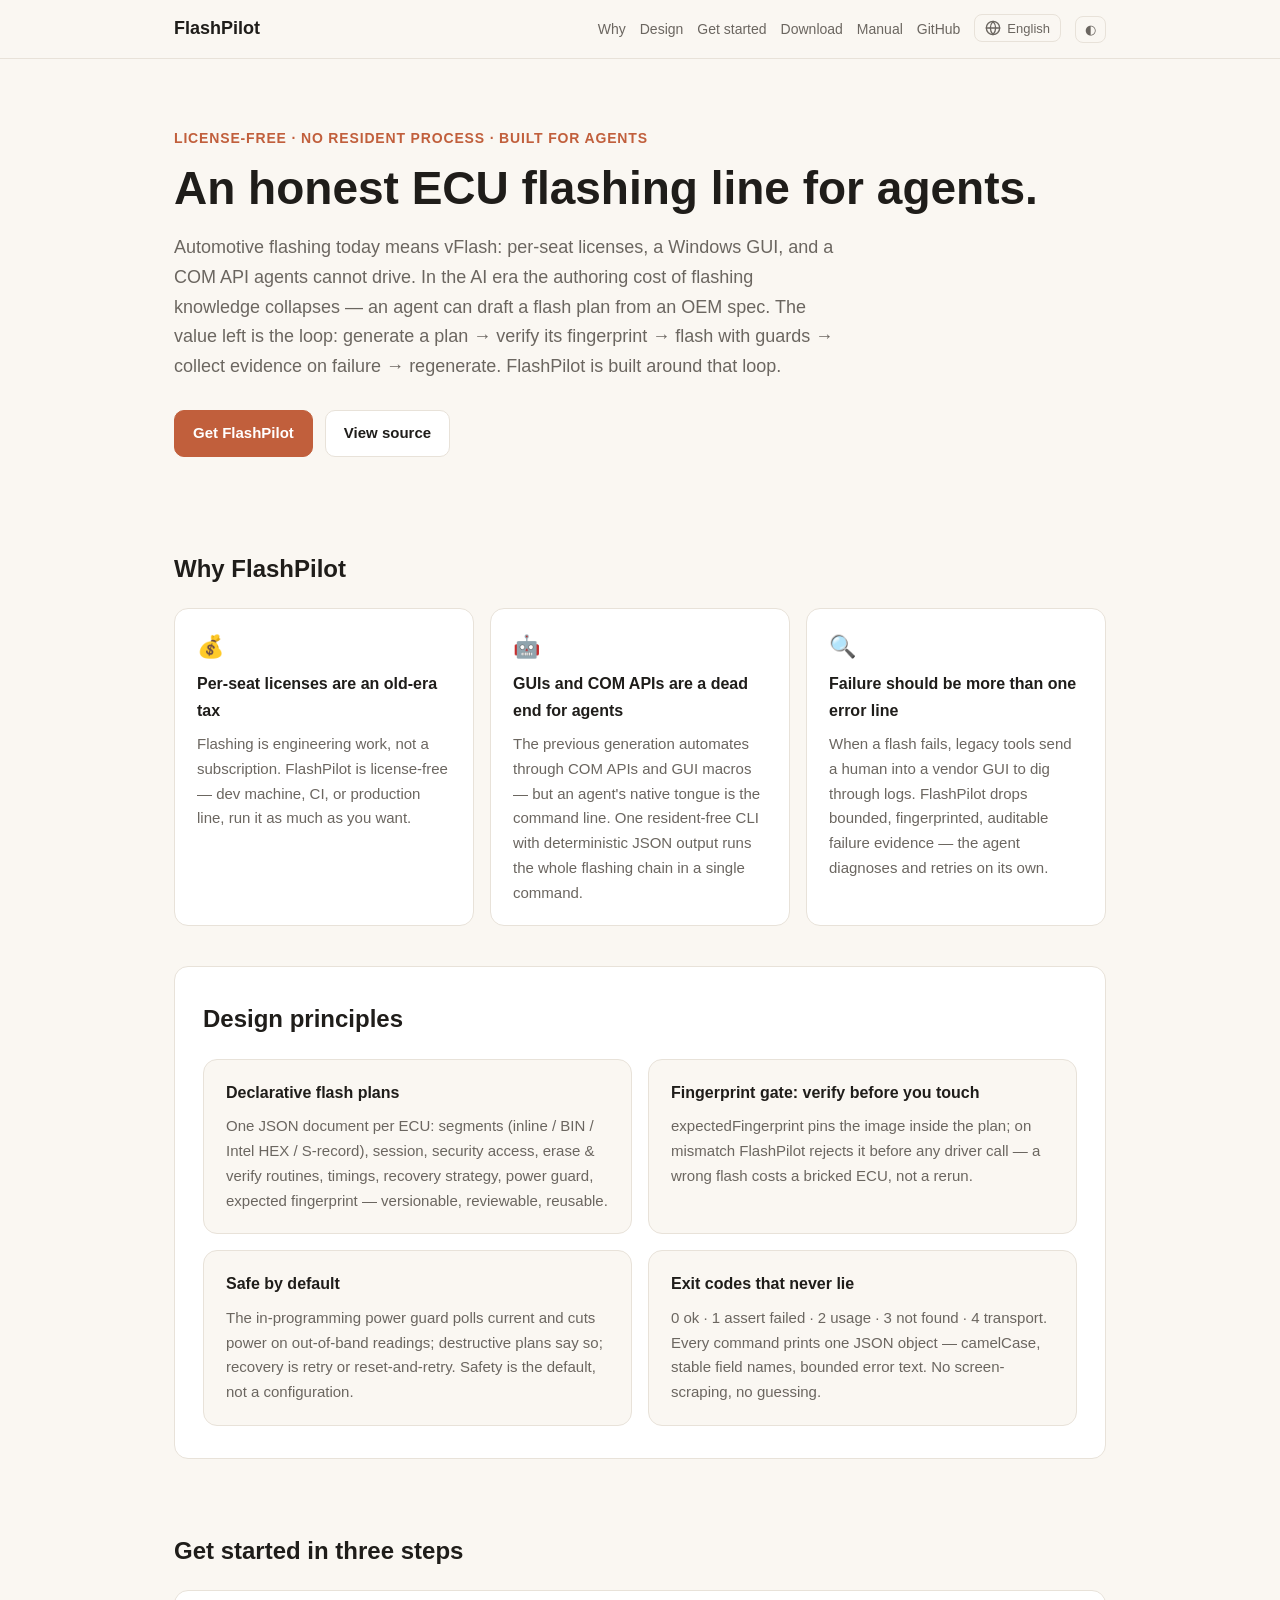
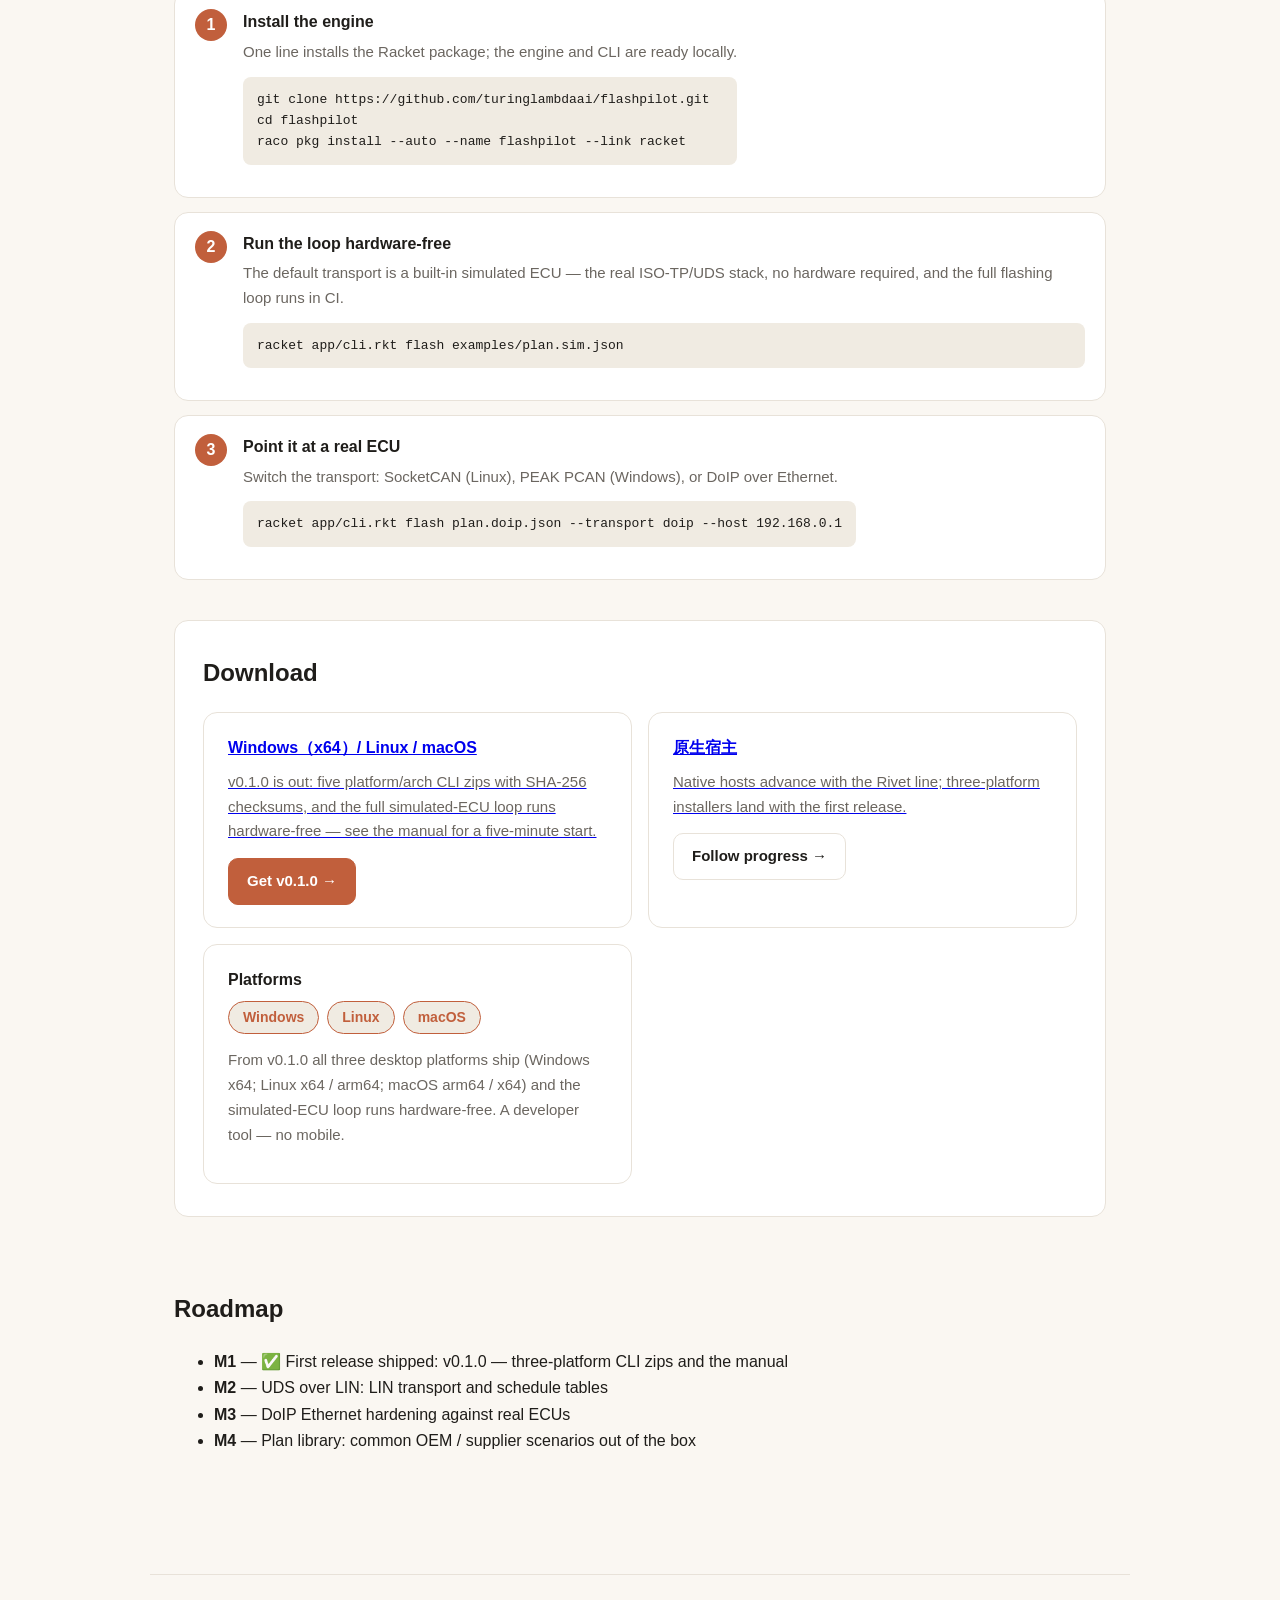
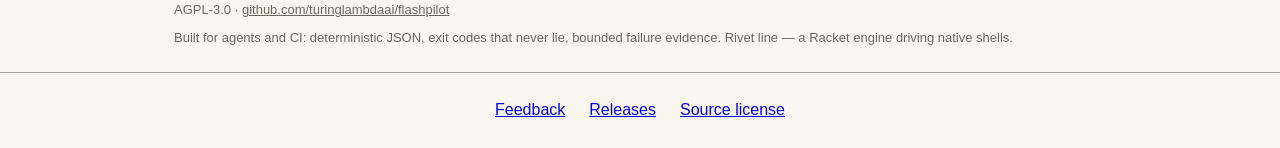
==== commit cb5a7716: "docs: adopt product delivery handoff and feedback entry points" ====
--- a/site/index.html
+++ b/site/index.html
@@ -16,6 +16,20 @@
     document.documentElement.lang = l === 'zh' ? 'zh-CN' : 'en';
   })();
 </script>
+<script>
+var _hmt = _hmt || [];
+(function() {
+  var hm = document.createElement("script");
+  hm.src = "https://hm.baidu.com/hm.js?8e2445912635226bcba0c400bfb6079d";
+  var s = document.getElementsByTagName("script")[0];
+  s.parentNode.insertBefore(hm, s);
+})();
+</script>
+<style>
+  #product-support { display:flex; flex-wrap:wrap; justify-content:center; gap:12px 24px; padding:24px; font:inherit; border-top:1px solid var(--border, #a8a29e); }
+  #product-support a:focus-visible { outline:2px solid currentColor; outline-offset:4px; }
+  html:lang(en) #product-support .support-zh, html:lang(zh) #product-support .support-en { display:none; }
+</style>
 </head>
 <body>
 <header class="nav">
@@ -176,6 +190,7 @@
   <span>AGPL-3.0 · <a href="https://github.com/turinglambdaai/flashpilot">github.com/turinglambdaai/flashpilot</a></span>
   <span data-i18n="footer-note">为 agent 与 CI 而生：确定性 JSON、稳定退出码、有界失败证据。Rivet 线——Racket 引擎驱动原生壳。</span>
 </footer>
+<nav id="product-support" aria-label="Support / 支持"><a href="https://github.com/turinglambdaai/flashpilot/issues"><span class="support-zh">反馈</span><span class="support-en" lang="en">Feedback</span></a> <a href="https://github.com/turinglambdaai/flashpilot/releases"><span class="support-zh">发布与更新</span><span class="support-en" lang="en">Releases</span></a> <a href="https://github.com/turinglambdaai/flashpilot/blob/main/LICENSE"><span class="support-zh">源码许可</span><span class="support-en" lang="en">Source license</span></a></nav>
 
 <script>
 (function () {
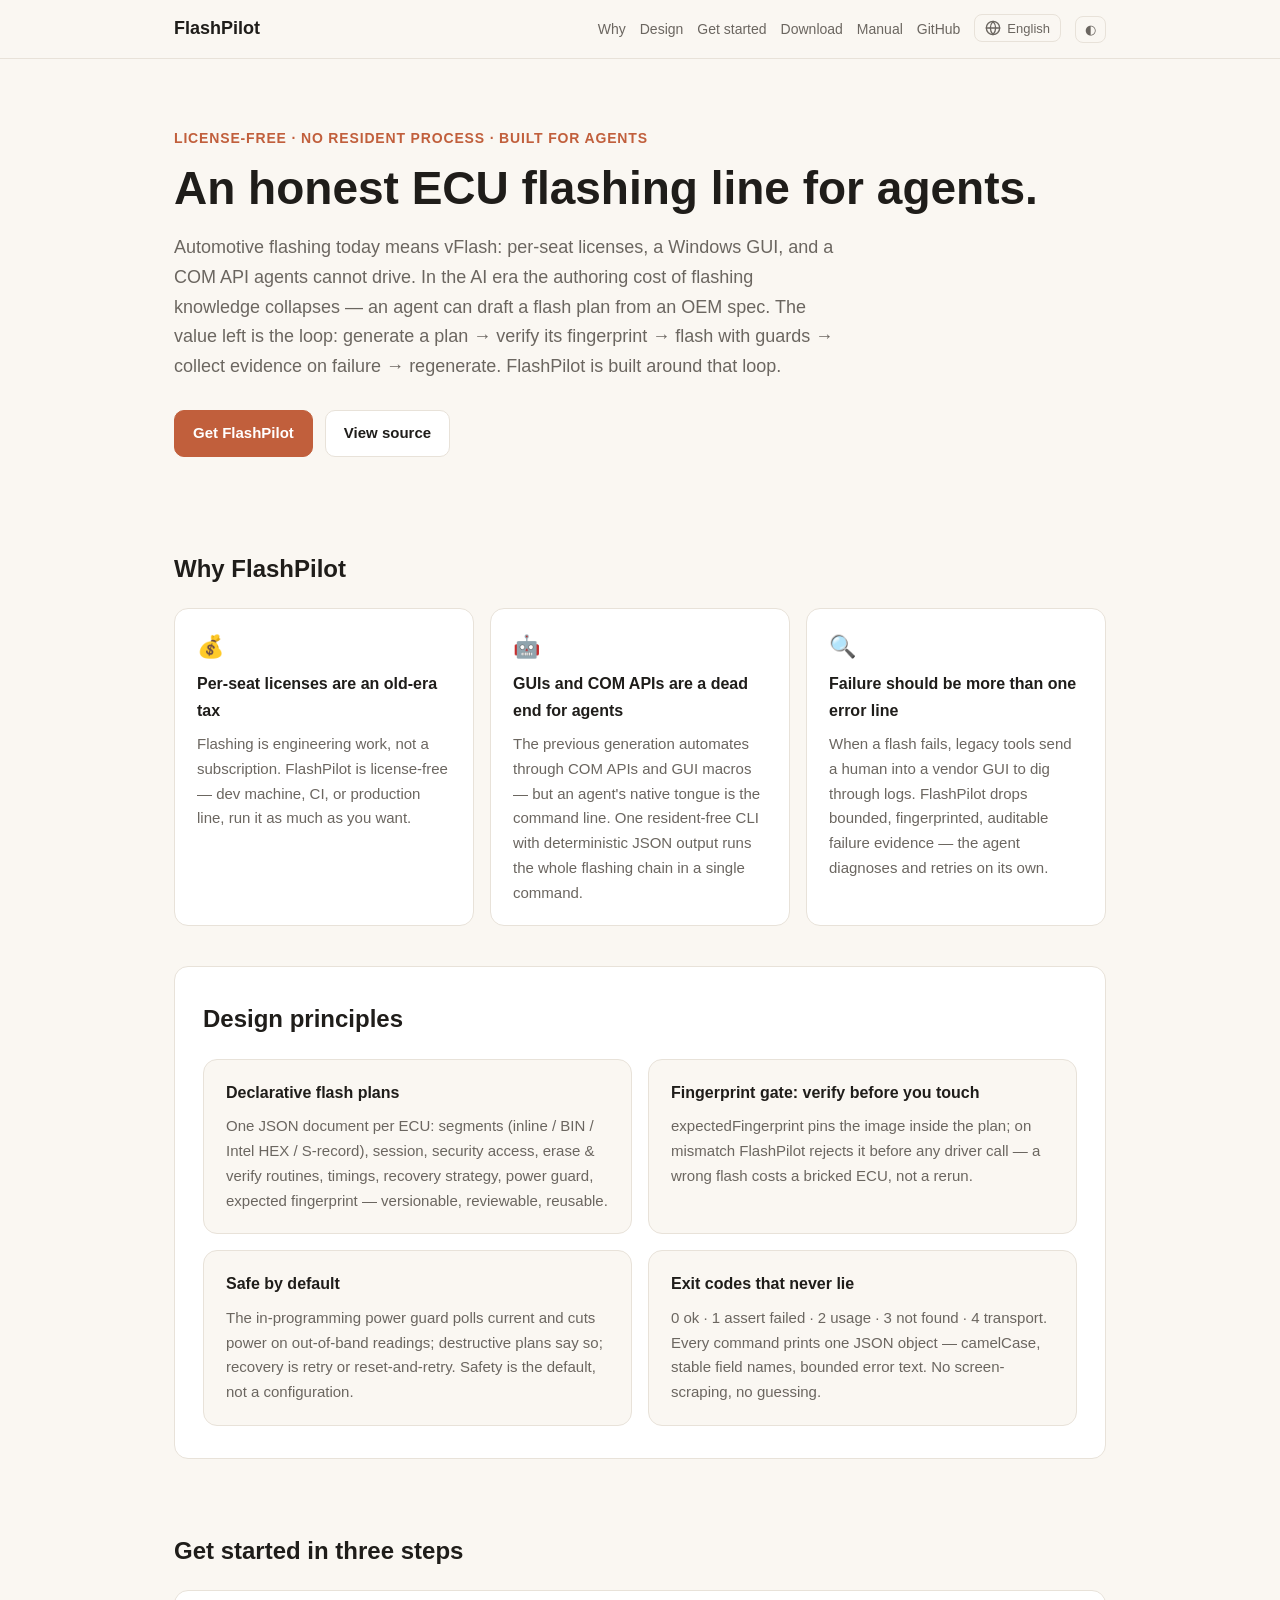
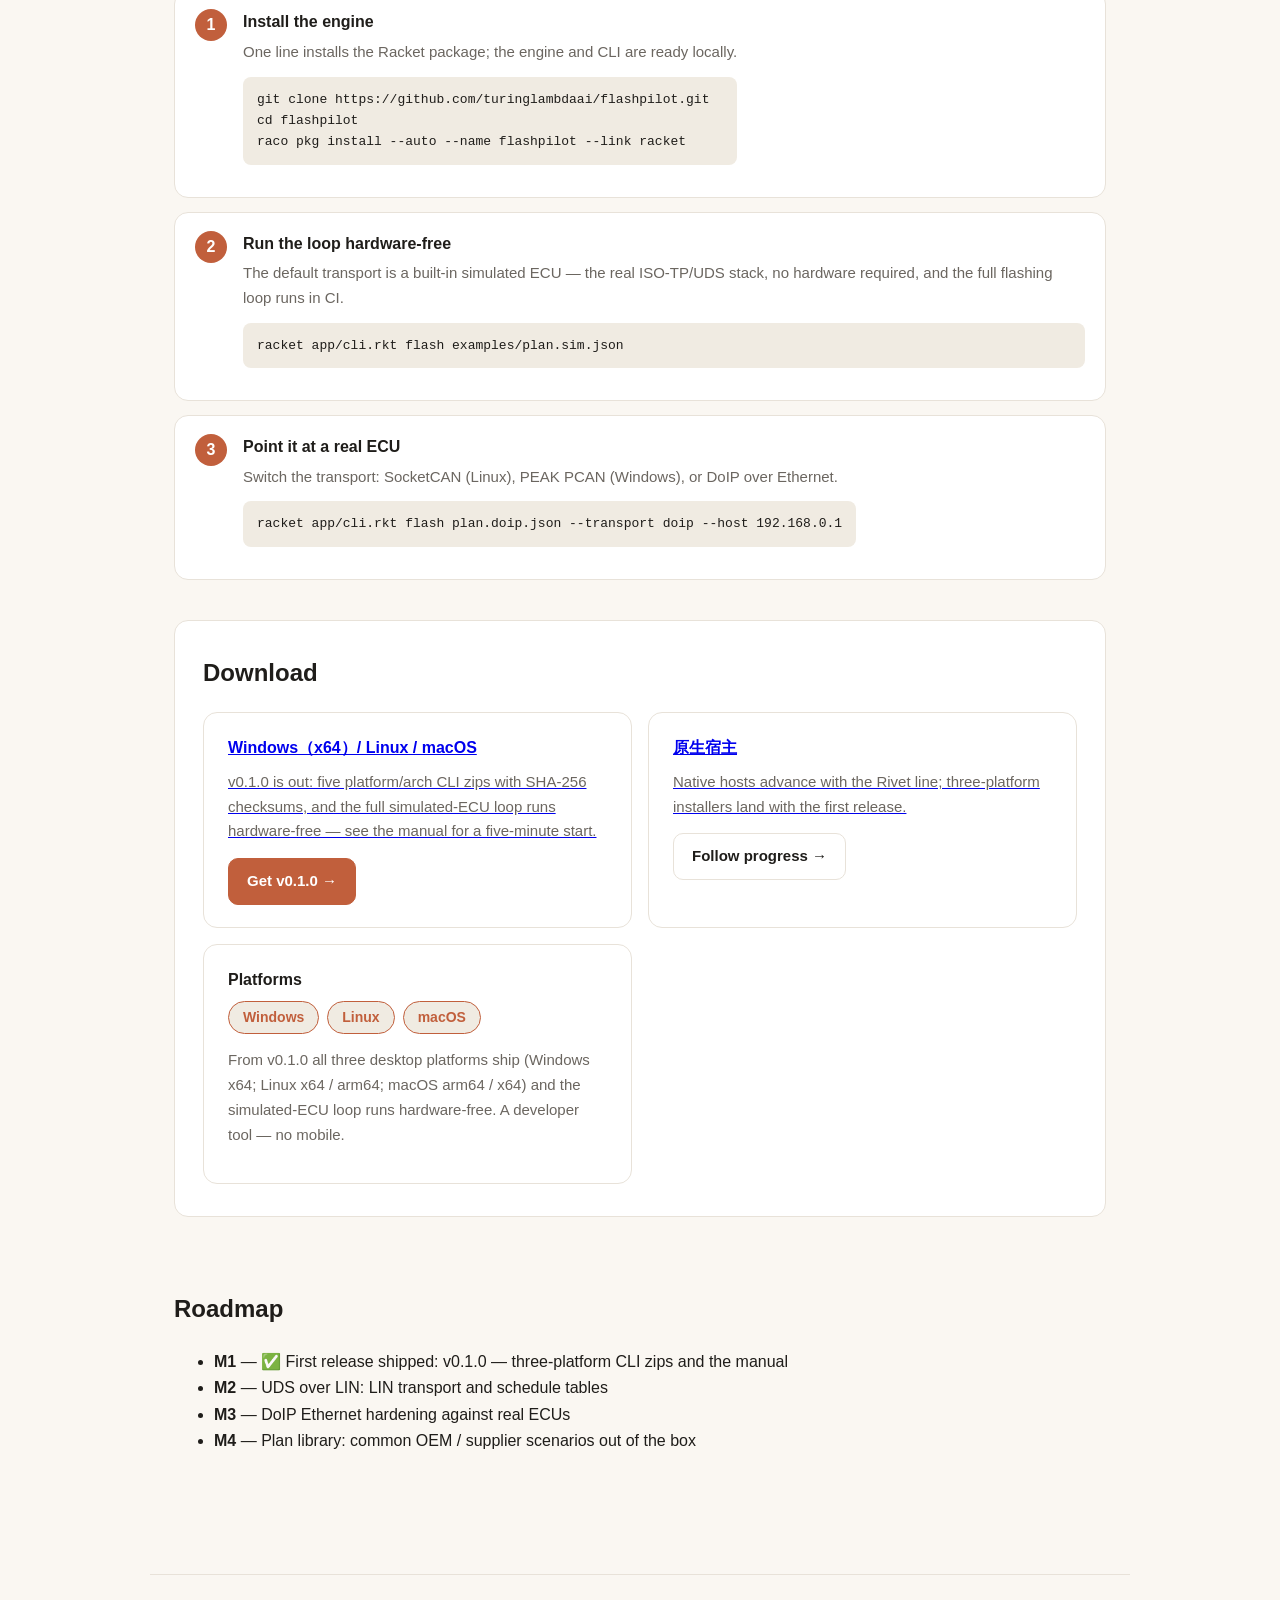
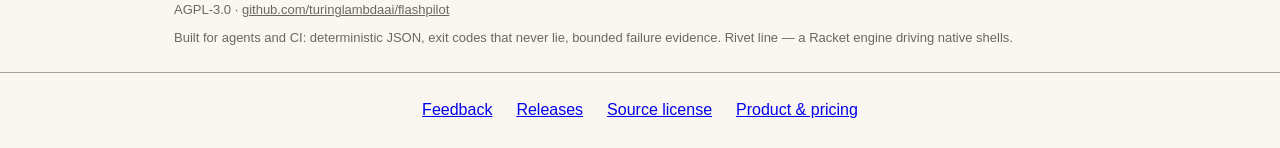
==== commit ba4a361d: "docs: define launch pricing, free boundaries and commercial release gates" ====
--- a/site/index.html
+++ b/site/index.html
@@ -190,7 +190,7 @@
   <span>AGPL-3.0 · <a href="https://github.com/turinglambdaai/flashpilot">github.com/turinglambdaai/flashpilot</a></span>
   <span data-i18n="footer-note">为 agent 与 CI 而生：确定性 JSON、稳定退出码、有界失败证据。Rivet 线——Racket 引擎驱动原生壳。</span>
 </footer>
-<nav id="product-support" aria-label="Support / 支持"><a href="https://github.com/turinglambdaai/flashpilot/issues"><span class="support-zh">反馈</span><span class="support-en" lang="en">Feedback</span></a> <a href="https://github.com/turinglambdaai/flashpilot/releases"><span class="support-zh">发布与更新</span><span class="support-en" lang="en">Releases</span></a> <a href="https://github.com/turinglambdaai/flashpilot/blob/main/LICENSE"><span class="support-zh">源码许可</span><span class="support-en" lang="en">Source license</span></a></nav>
+<nav id="product-support" aria-label="Support / 支持"><a href="https://github.com/turinglambdaai/flashpilot/issues"><span class="support-zh">反馈</span><span class="support-en" lang="en">Feedback</span></a> <a href="https://github.com/turinglambdaai/flashpilot/releases"><span class="support-zh">发布与更新</span><span class="support-en" lang="en">Releases</span></a> <a href="https://github.com/turinglambdaai/flashpilot/blob/main/LICENSE"><span class="support-zh">源码许可</span><span class="support-en" lang="en">Source license</span></a> <a href="https://github.com/turinglambdaai/flashpilot/blob/main/PRICING.md"><span class="support-zh">产品与收费方案</span><span class="support-en" lang="en">Product & pricing</span></a></nav>
 
 <script>
 (function () {
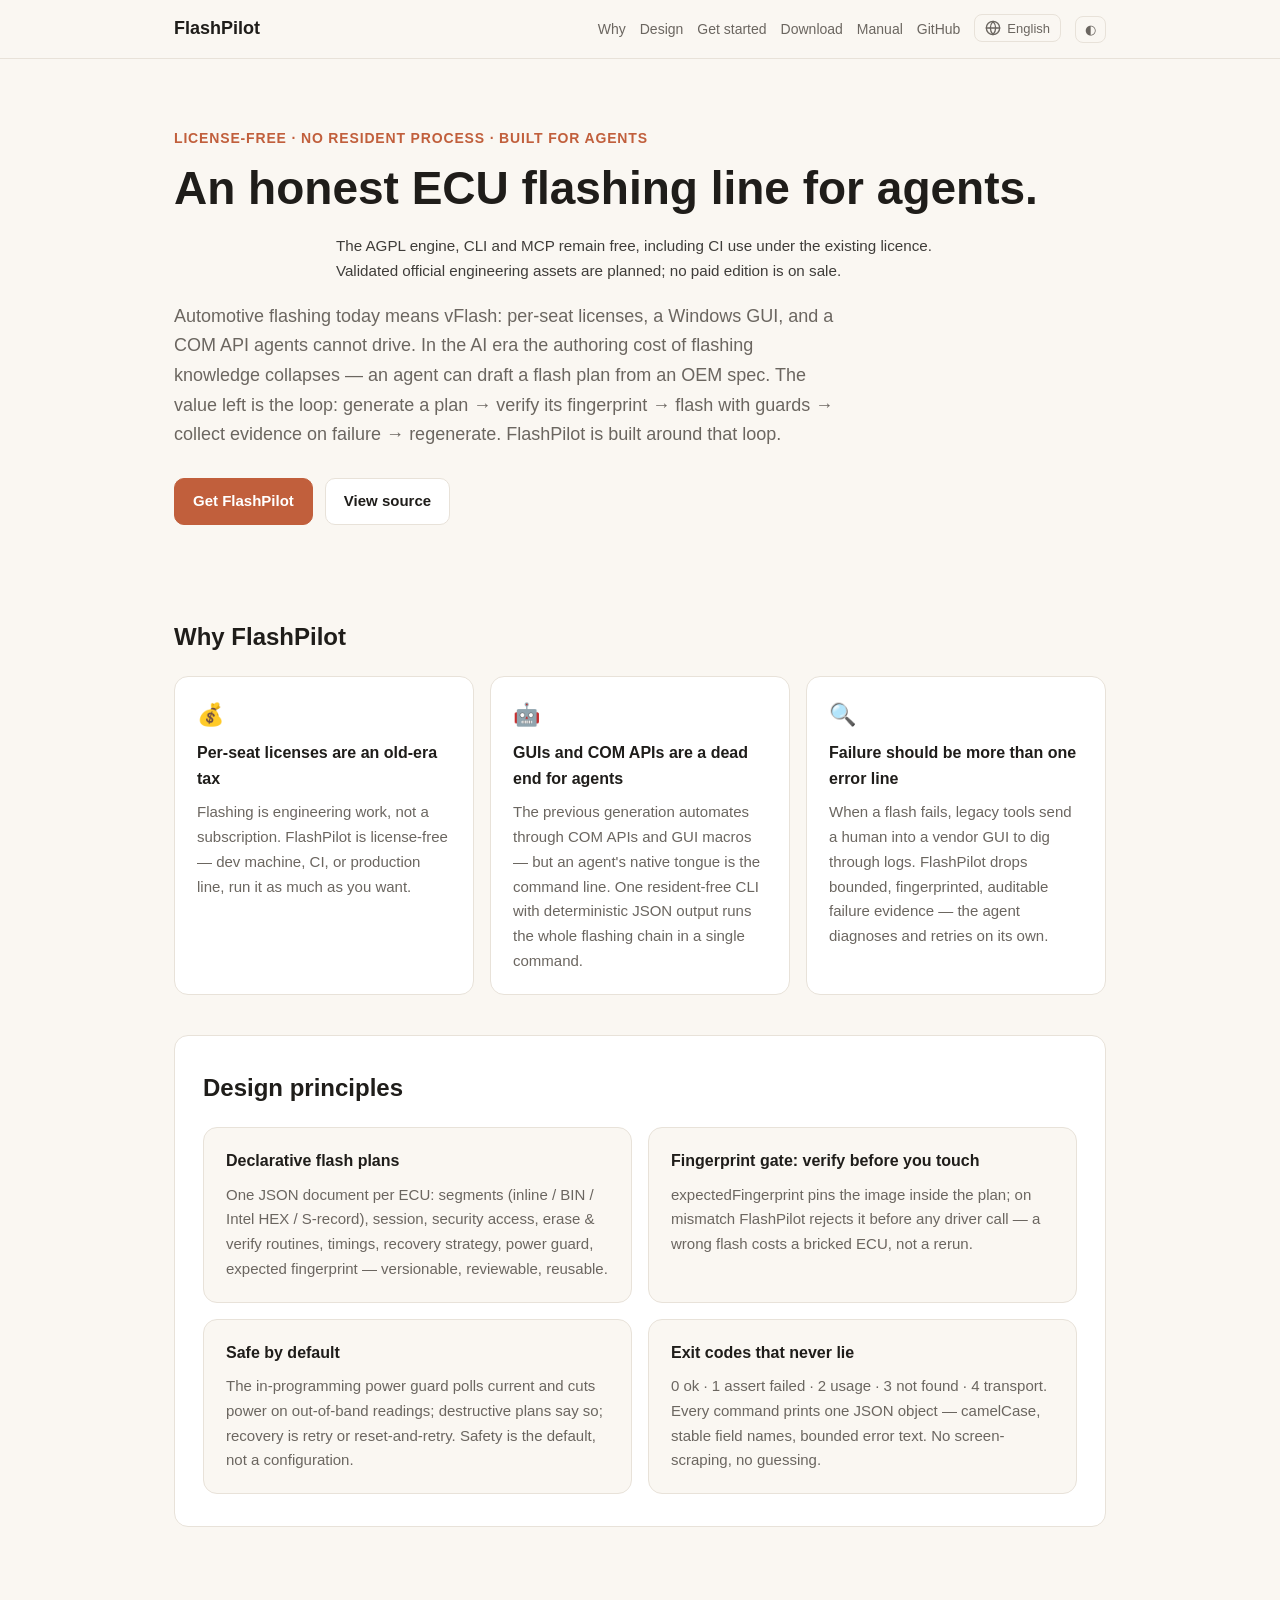
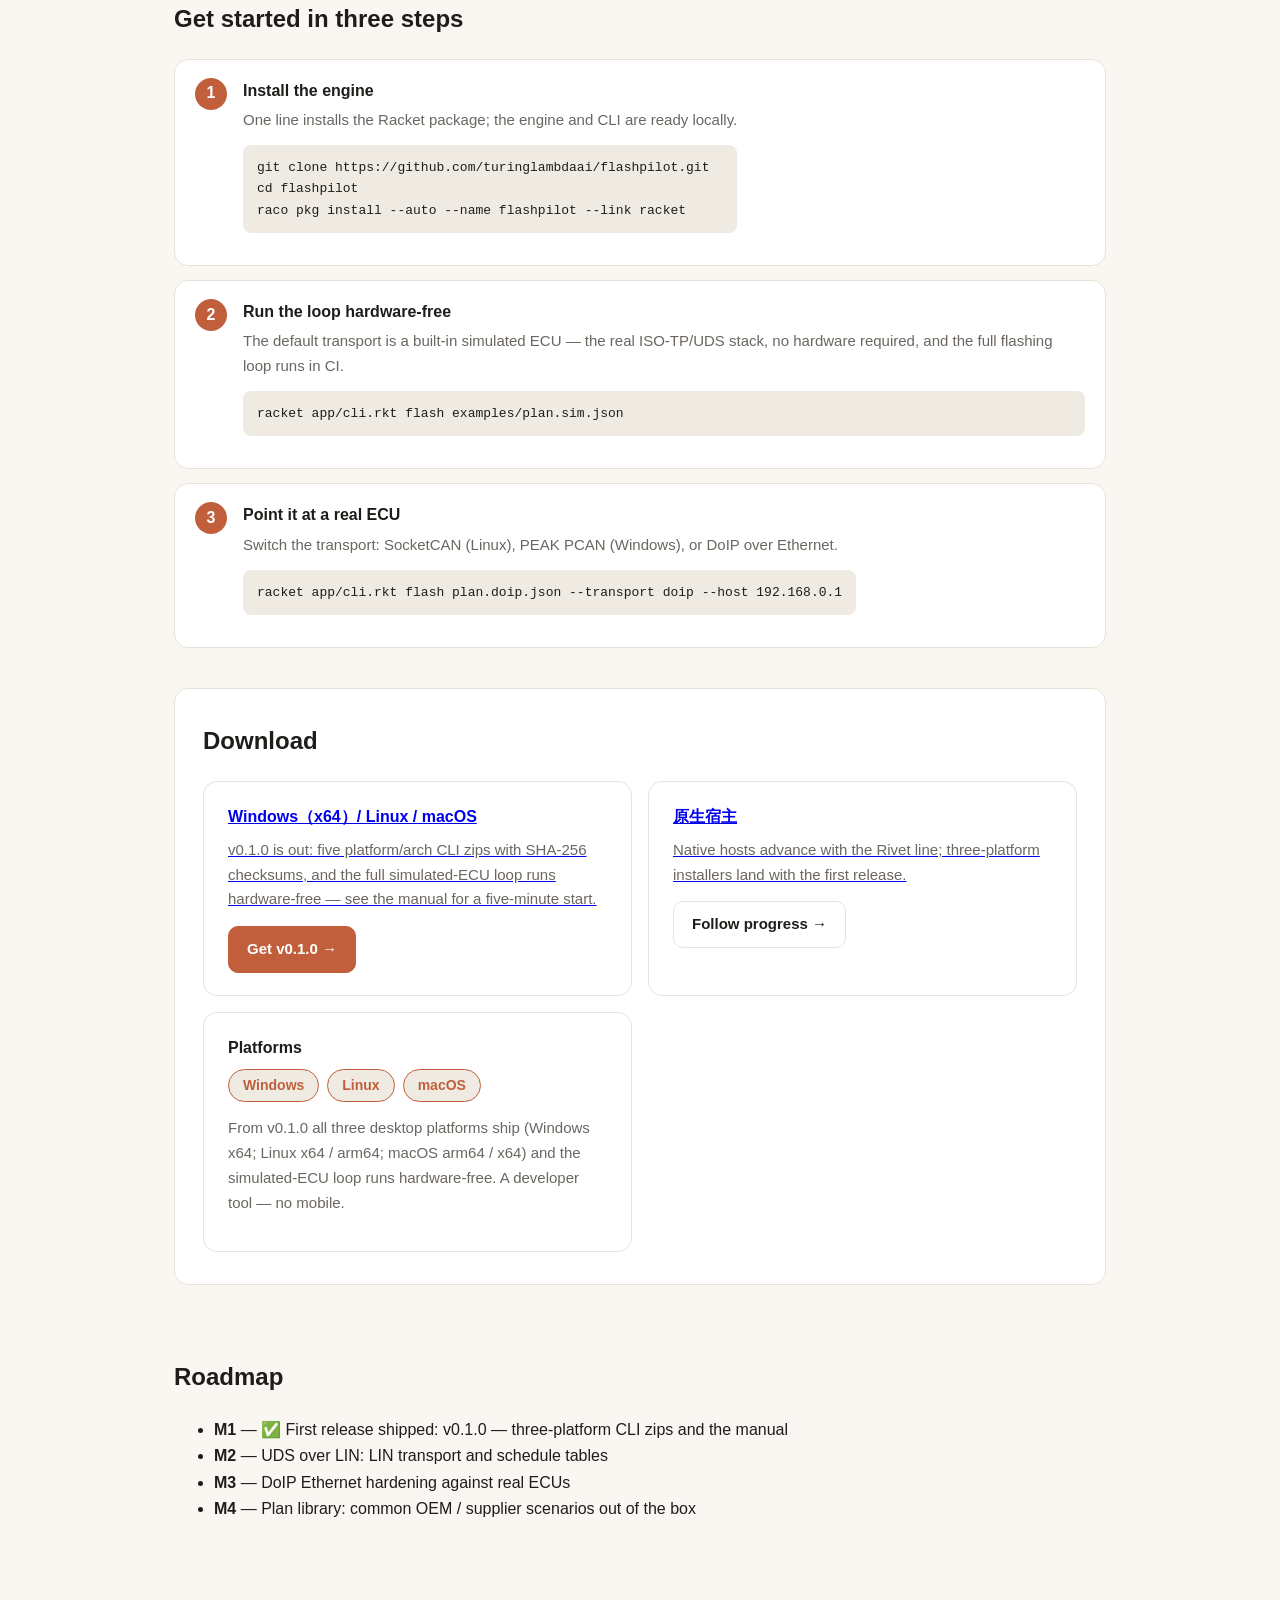
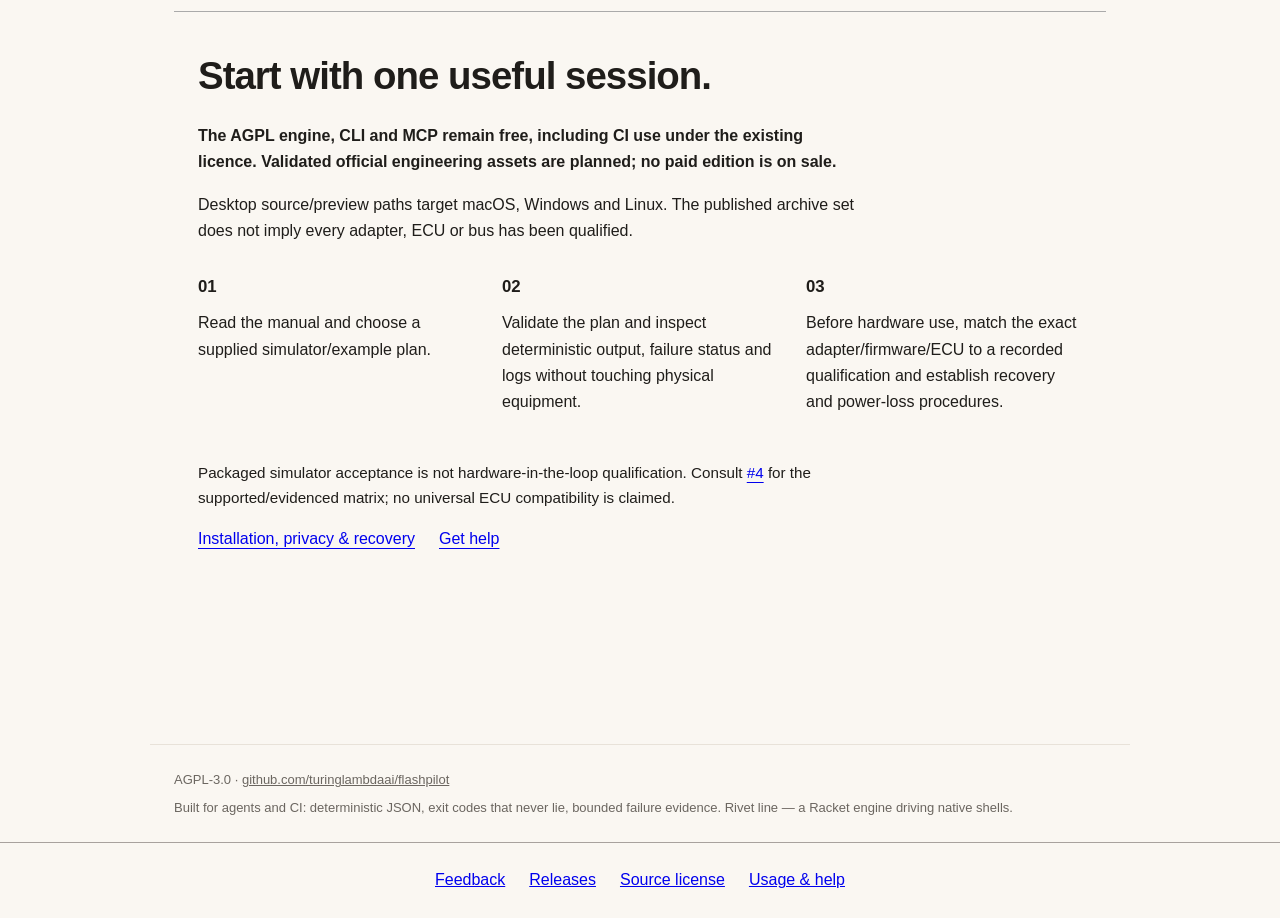
==== commit 4a247895: "docs: ship bilingual product use, recovery and honest availability Update customer homepage and manu" ====
--- a/site/index.html
+++ b/site/index.html
@@ -30,6 +30,13 @@
   #product-support a:focus-visible { outline:2px solid currentColor; outline-offset:4px; }
   html:lang(en) #product-support .support-zh, html:lang(zh) #product-support .support-en { display:none; }
 </style>
+<style id="product-start-style">
+.product-availability{font-size:.95rem;line-height:1.65;max-width:72ch;margin:18px 0;opacity:.85} .hero .product-availability{margin-left:auto;margin-right:auto}
+.product-start{max-width:1120px;margin:64px auto;padding:32px 24px;border-top:1px solid var(--border,#aaa);font:inherit;line-height:1.65}
+.product-start h2{font-size:clamp(1.7rem,3vw,2.4rem);letter-spacing:-.025em;margin:0 0 16px}.product-start h3{font-size:1.05rem;margin:0 0 10px}.product-start p{margin:0 0 16px;max-width:74ch}.product-start-grid{display:grid;grid-template-columns:repeat(3,minmax(0,1fr));gap:28px;margin:28px 0}.product-start a{text-decoration:underline;text-underline-offset:4px;overflow-wrap:anywhere}.product-start a:focus-visible{outline:2px solid currentColor;outline-offset:5px}.product-start .start-links{display:flex;gap:16px 24px;flex-wrap:wrap}.product-start .start-status{font-weight:600}.product-start .start-limits{font-size:.95em}
+html:lang(en) .reader-zh,html:lang(zh) .reader-en{display:none!important}@media(max-width:700px){.product-start{margin:40px auto;padding:24px 20px}.product-start-grid{grid-template-columns:1fr;gap:18px}}
+</style>
+<style>.lang-menu li.lang-choice{padding:0}.lang-menu .lang-choice button{display:block;width:100%;padding:8px 12px;border:0;background:transparent;color:inherit;font:inherit;text-align:left;cursor:pointer}.lang-menu .lang-choice button:focus-visible{outline:2px solid currentColor;outline-offset:-2px;border-radius:4px}</style>
 </head>
 <body>
 <header class="nav">
@@ -48,8 +55,8 @@
           <span id="current-lang-label">English</span>
         </button>
         <ul class="lang-menu">
-          <li onclick="setLanguage('en')">English</li>
-          <li onclick="setLanguage('zh')">简体中文</li>
+          <li class="lang-choice"><button type="button" onclick="setLanguage('en')">English</button></li>
+          <li class="lang-choice"><button type="button" onclick="setLanguage('zh')">简体中文</button></li>
         </ul>
       </div>
       <button class="theme-btn" id="theme-btn" aria-label="Toggle theme">◐</button>
@@ -61,6 +68,7 @@
   <section class="hero">
     <p class="kicker" data-i18n="kicker">免授权费 · 无常驻进程 · 为 agent 而生</p>
     <h1 data-i18n="hero-title">给 agent 一条诚实的 ECU 烧录线。</h1>
+<p class="reader-en product-availability" lang="en">The AGPL engine, CLI and MCP remain free, including CI use under the existing licence. Validated official engineering assets are planned; no paid edition is on sale.</p><p class="reader-zh product-availability" lang="zh">AGPL 引擎、CLI 和 MCP 保持免费，包含现行许可证允许的 CI 使用。规划有经验证的官方工程资产；付费版尚未开售。</p>
     <p class="lede" data-i18n="hero-lede">
       汽车刷写的现状是 vFlash：按席位收费、Windows GUI、agent 开不动的
       COM API。AI 时代，烧录知识的编写成本坍塌了——agent 能照着 OEM
@@ -184,13 +192,16 @@
       <li><strong>M4</strong> — <span data-i18n="rm4">烧录计划库：常见 OEM / 供应商场景开箱即用</span></li>
     </ul>
   </section>
+<section id="start-here" class="product-start" aria-label="Get started / 开始使用">
+<h2 class="reader-en " lang="en">Start with one useful session.</h2><h2 class="reader-zh " lang="zh">从一次有效使用开始。</h2><p class="reader-en start-status" lang="en">The AGPL engine, CLI and MCP remain free, including CI use under the existing licence. Validated official engineering assets are planned; no paid edition is on sale.</p><p class="reader-zh start-status" lang="zh">AGPL 引擎、CLI 和 MCP 保持免费，包含现行许可证允许的 CI 使用。规划有经验证的官方工程资产；付费版尚未开售。</p><p class="reader-en " lang="en">Desktop source/preview paths target macOS, Windows and Linux. The published archive set does not imply every adapter, ECU or bus has been qualified.</p><p class="reader-zh " lang="zh">桌面源码和预览路径面向 macOS、Windows、Linux。发布压缩包不表示所有适配器、ECU 和总线均已合格。</p><div class="product-start-grid"><article><h3 class="reader-en " lang="en">01</h3><h3 class="reader-zh " lang="zh">01</h3><p class="reader-en " lang="en">Read the manual and choose a supplied simulator/example plan.</p><p class="reader-zh " lang="zh">先阅读手册，选择随库提供的模拟器和示例计划。</p></article><article><h3 class="reader-en " lang="en">02</h3><h3 class="reader-zh " lang="zh">02</h3><p class="reader-en " lang="en">Validate the plan and inspect deterministic output, failure status and logs without touching physical equipment.</p><p class="reader-zh " lang="zh">先在不接触真实设备的情况下验证计划，检查确定性输出、失败状态和日志。</p></article><article><h3 class="reader-en " lang="en">03</h3><h3 class="reader-zh " lang="zh">03</h3><p class="reader-en " lang="en">Before hardware use, match the exact adapter/firmware/ECU to a recorded qualification and establish recovery and power-loss procedures.</p><p class="reader-zh " lang="zh">使用真实硬件前，将适配器、固件、ECU 与具体资格记录匹配，并建立恢复与断电处理流程。</p></article></div><p class="reader-en start-limits" lang="en">Packaged simulator acceptance is not hardware-in-the-loop qualification. Consult <a href="https://github.com/turinglambdaai/flashpilot/issues/4">#4</a> for the supported/evidenced matrix; no universal ECU compatibility is claimed.</p><p class="reader-zh start-limits" lang="zh">打包模拟器验收不等于硬件在环资格。支持与证据矩阵见 <a href="https://github.com/turinglambdaai/flashpilot/issues/4">#4</a>；不承诺通用 ECU 兼容。</p><div class="start-links"><a class="reader-en" lang="en" href="https://github.com/turinglambdaai/flashpilot/blob/main/docs/USER-GUIDE.md">Installation, privacy &amp; recovery</a><a class="reader-zh" lang="zh" href="https://github.com/turinglambdaai/flashpilot/blob/main/docs/USER-GUIDE.zh-CN.md">安装、隐私与恢复</a><a href="https://github.com/turinglambdaai/flashpilot/issues"><span class="reader-en " lang="en">Get help</span><span class="reader-zh " lang="zh">反馈与帮助</span></a></div>
+</section>
 </main>
 
 <footer>
   <span>AGPL-3.0 · <a href="https://github.com/turinglambdaai/flashpilot">github.com/turinglambdaai/flashpilot</a></span>
   <span data-i18n="footer-note">为 agent 与 CI 而生：确定性 JSON、稳定退出码、有界失败证据。Rivet 线——Racket 引擎驱动原生壳。</span>
 </footer>
-<nav id="product-support" aria-label="Support / 支持"><a href="https://github.com/turinglambdaai/flashpilot/issues"><span class="support-zh">反馈</span><span class="support-en" lang="en">Feedback</span></a> <a href="https://github.com/turinglambdaai/flashpilot/releases"><span class="support-zh">发布与更新</span><span class="support-en" lang="en">Releases</span></a> <a href="https://github.com/turinglambdaai/flashpilot/blob/main/LICENSE"><span class="support-zh">源码许可</span><span class="support-en" lang="en">Source license</span></a> <a href="https://github.com/turinglambdaai/flashpilot/blob/main/PRICING.md"><span class="support-zh">产品与收费方案</span><span class="support-en" lang="en">Product & pricing</span></a></nav>
+<nav id="product-support" aria-label="Support / 支持"><a href="https://github.com/turinglambdaai/flashpilot/issues"><span class="support-zh">反馈</span><span class="support-en" lang="en">Feedback</span></a> <a href="https://github.com/turinglambdaai/flashpilot/releases"><span class="support-zh">发布与更新</span><span class="support-en" lang="en">Releases</span></a> <a href="https://github.com/turinglambdaai/flashpilot/blob/main/LICENSE"><span class="support-zh">源码许可</span><span class="support-en" lang="en">Source license</span></a> <a class="support-zh" href="https://github.com/turinglambdaai/flashpilot/blob/main/docs/USER-GUIDE.zh-CN.md">使用与帮助</a> <a class="support-en" lang="en" href="https://github.com/turinglambdaai/flashpilot/blob/main/docs/USER-GUIDE.md">Usage & help</a></nav>
 
 <script>
 (function () {
